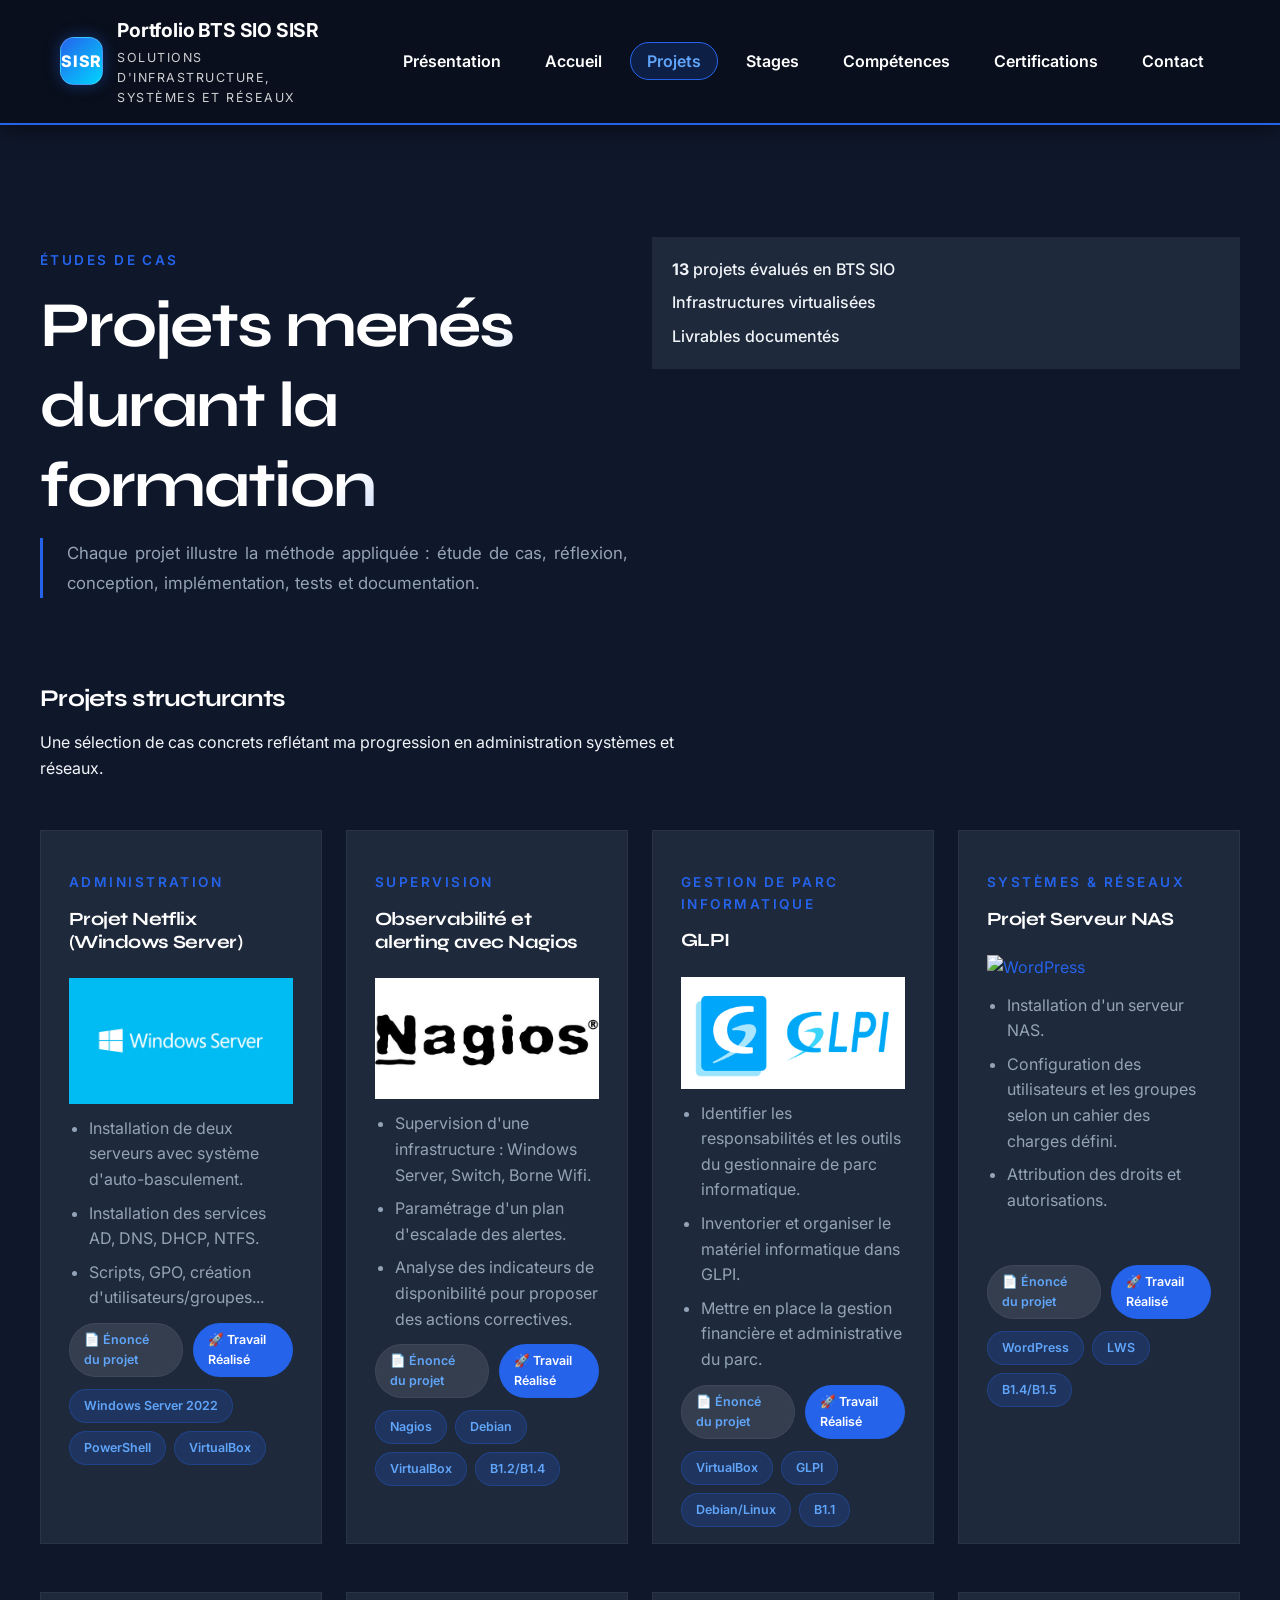
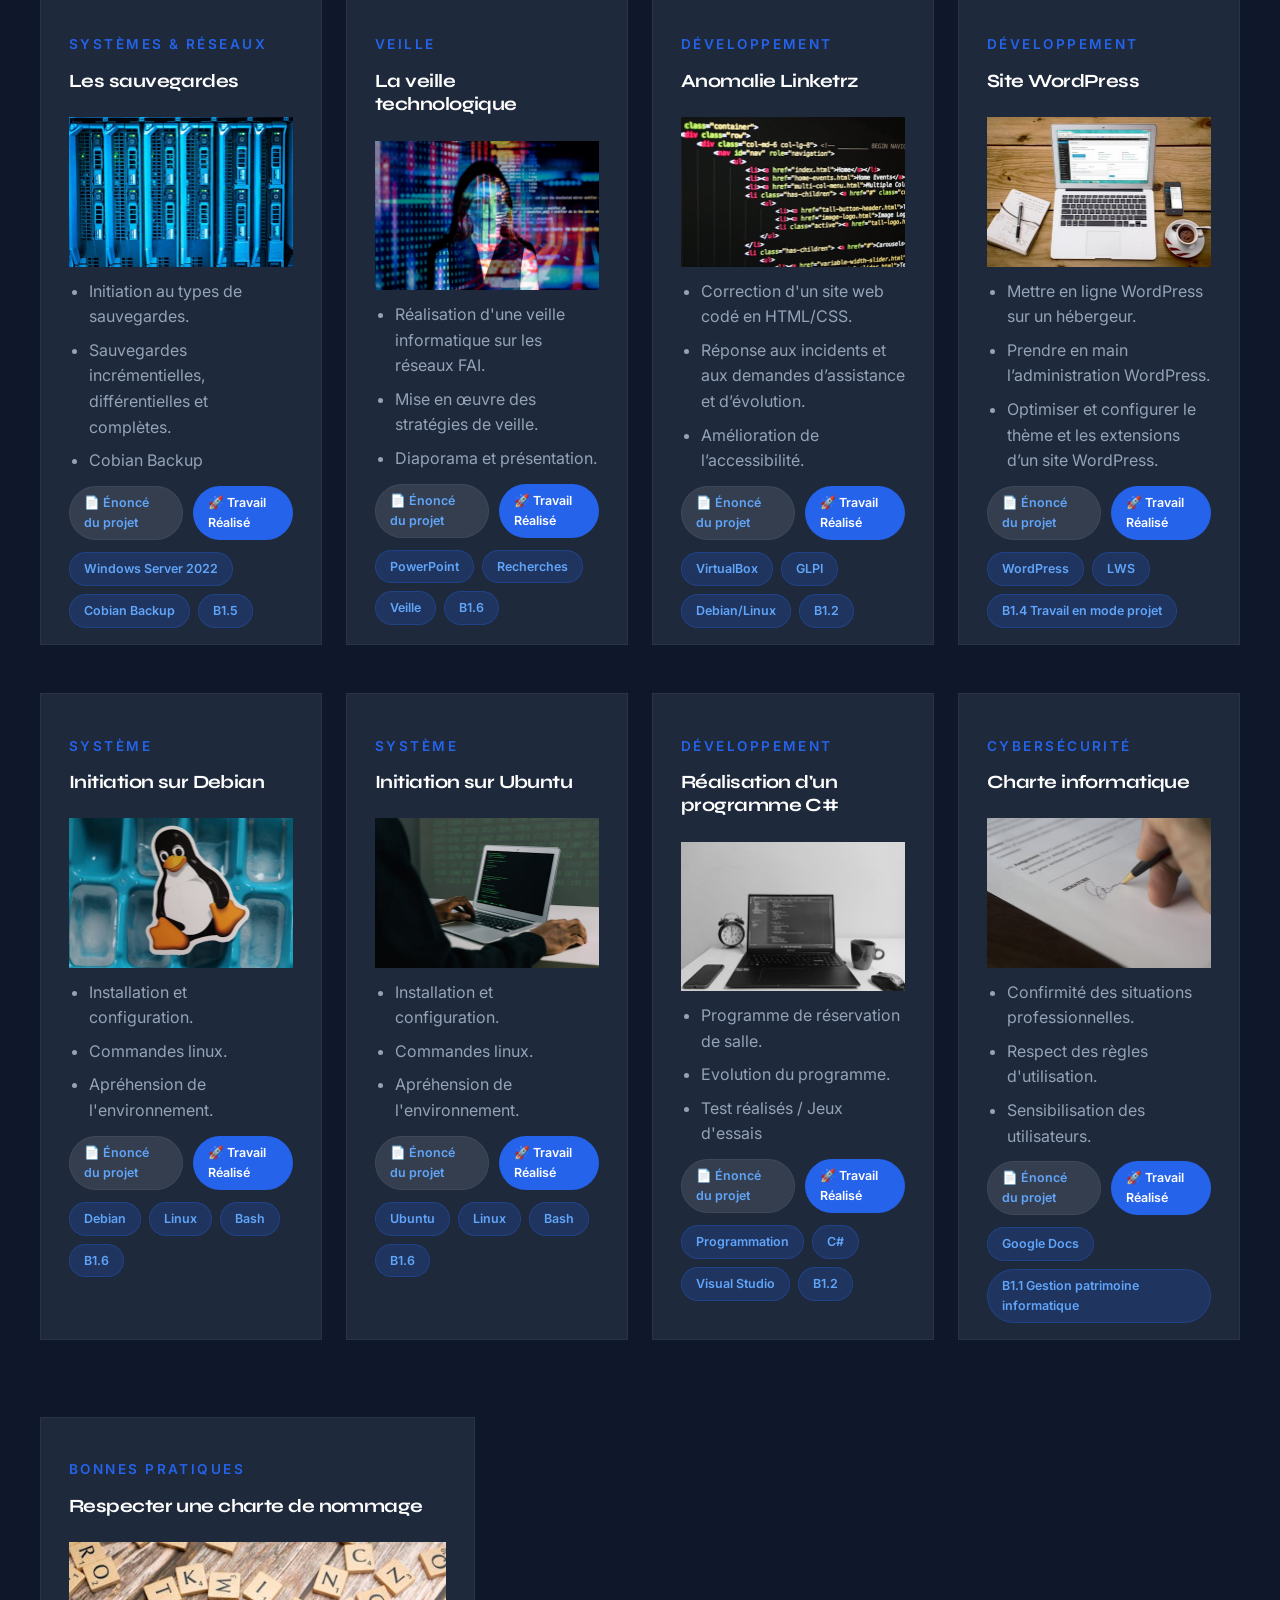
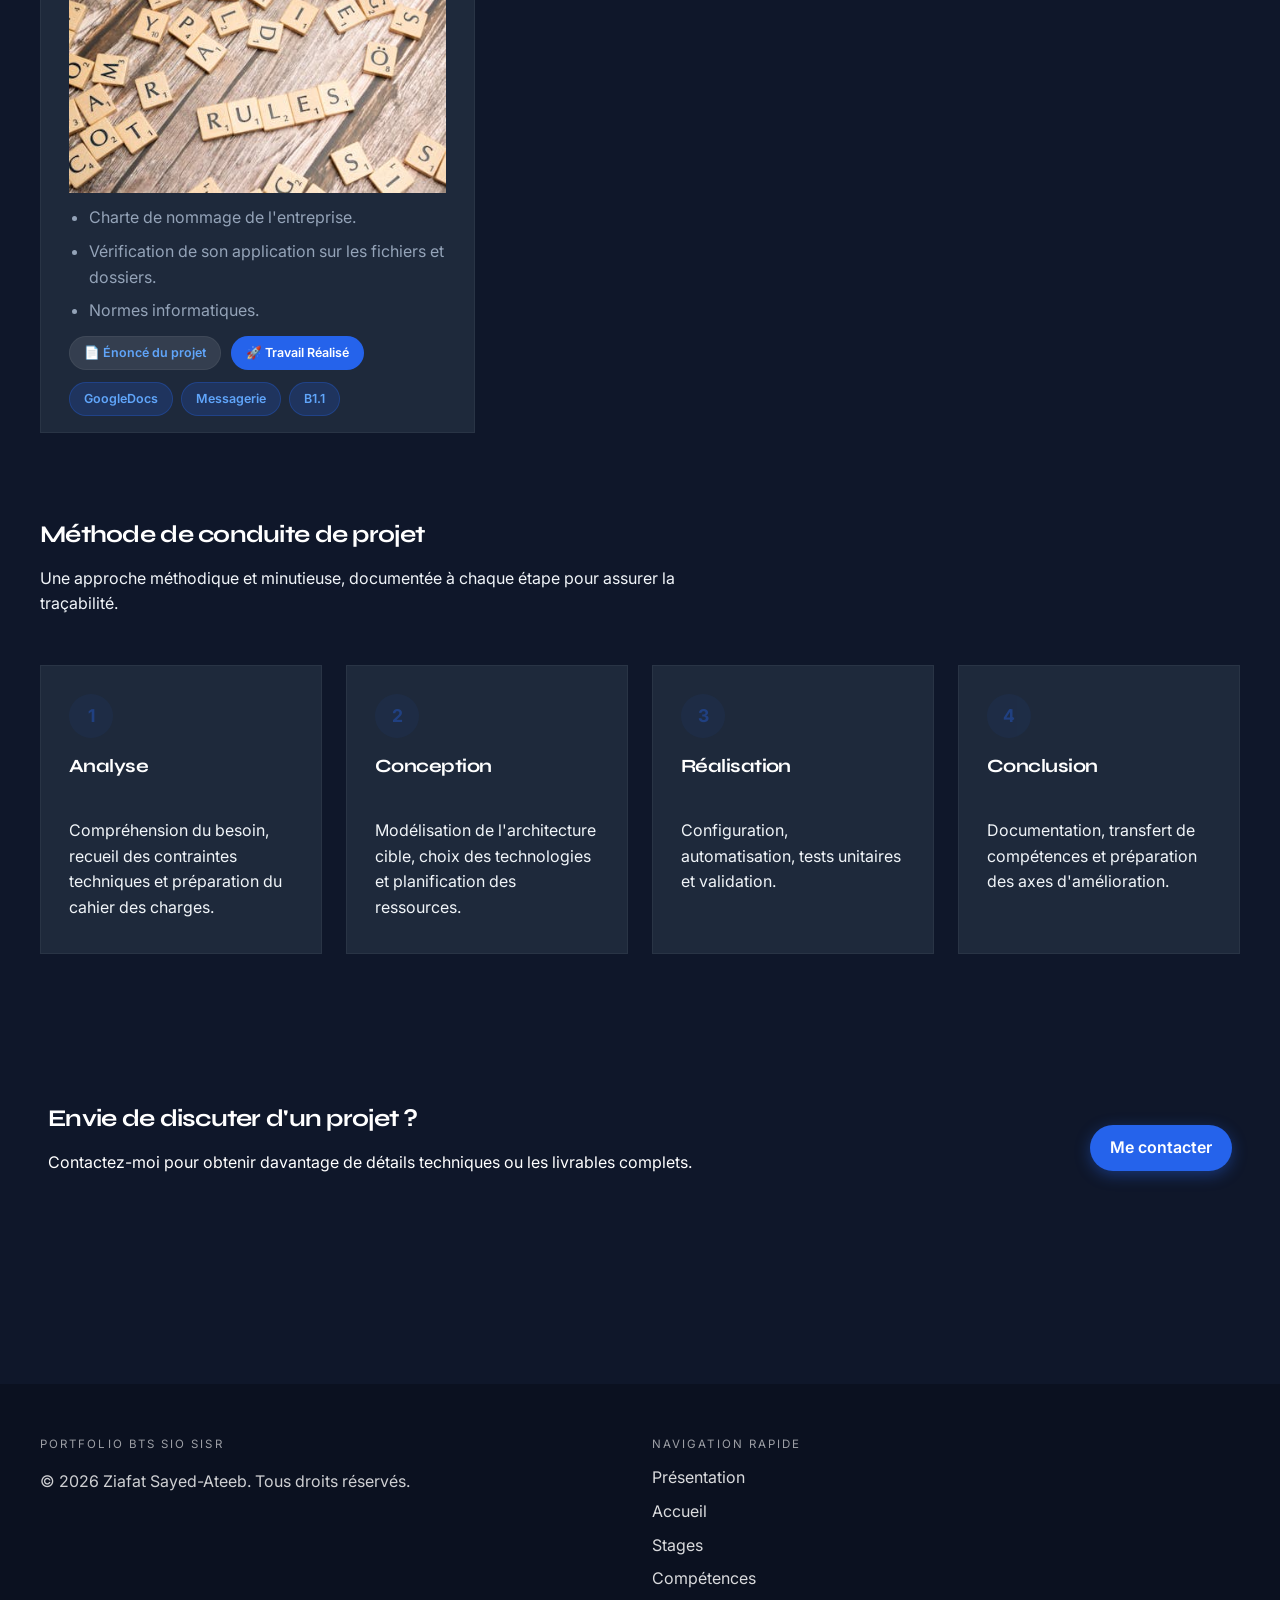
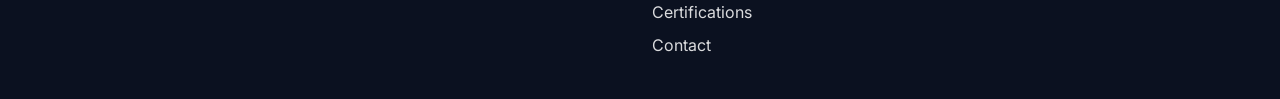
==== projets.html @ 31c3e9d4 "Add files via upload" ====
<!DOCTYPE html>
<html lang="fr">
<head>
  <meta charset="UTF-8">
  <meta name="viewport" content="width=device-width, initial-scale=1.0">
  <title>Portfolio BTS SIO SISR — Projets</title>
  <link href="https://fonts.googleapis.com/css2?family=Montserrat:wght@700;800&family=Syne:wght@700;800&family=Inter:wght@400;500;600&display=swap" rel="stylesheet">
  <link rel="stylesheet" href="style.css">
</head>
<body class="page page-projets">
  <a href="#contenu" class="skip-link">Aller au contenu principal</a>
  <header class="site-header" role="banner">
    <div class="container">
      <a class="brand" href="index.html">
        <span class="brand-mark" aria-hidden="true">SISR</span>
        <span class="brand-text">
          <span class="brand-title">Portfolio BTS&nbsp;SIO&nbsp;SISR</span>
          <span class="brand-subtitle">Solutions d'Infrastructure, Systèmes et Réseaux</span>
        </span>
      </a>
      <input type="checkbox" id="nav-toggle" class="nav-toggle" aria-label="Ouvrir la navigation">
      <label for="nav-toggle" class="nav-toggle-label" aria-hidden="true">
        <span></span>
      </label>
      <nav class="site-nav" aria-label="Navigation principale">
        <ul class="nav-list">
		  <li><a href="presentation.html">Présentation</a></li>
          <li><a href="index.html">Accueil</a></li>
          <li><a class="is-active" href="projets.html">Projets</a></li>
          <li><a href="stage.html">Stages</a></li>
          <li><a href="competences.html">Compétences</a></li>
          <li><a href="lab.html">Certifications</a></li>
          <li><a href="contact.html">Contact</a></li>
        </ul>
      </nav>
    </div>
  </header>
  <main id="contenu" class="site-main">
    <section class="page-header">
      <div class="container header-grid">
        <div>
          <p class="eyebrow">Études de cas</p>
          <h1>Projets menés durant la formation</h1>
          <p class="lead">Chaque projet illustre la méthode appliquée : étude de cas, réflexion, conception, implémentation, tests et documentation.</p>
        </div>
        <ul class="highlight-list">
          <li><strong>13</strong> projets évalués en BTS SIO</li>
          <li>Infrastructures virtualisées</li>
          <li>Livrables documentés</li>
        </ul>
      </div>
    </section>

    <section class="content-section">
      <div class="container section-stack">
        <header class="section-header">
          <h2>Projets structurants</h2>
          <p>Une sélection de cas concrets reflétant ma progression en administration systèmes et réseaux.</p>
        </header>

        <div class="project-grid">
            <article class="project-card">
            <header>
              <p class="eyebrow">Administration</p>
              <h3>Projet Netflix (Windows Server)</h3>
            </header>

            <div class="project-image-container">
              <a href="documents/CompteRendu_Netflix.pdf" target="_blank" title="Voir le rapport complet">
                <img src="images/Winserver.jpg" alt="Windows Server Netflix" class="project-image">
              </a>
            </div>

            <ul class="project-points">
              <li>Installation de deux serveurs avec système d'auto-basculement.</li>
              <li>Installation des services AD, DNS, DHCP, NTFS.</li>
              <li>Scripts, GPO, création d'utilisateurs/groupes...</li>
            </ul>

            <div class="project-actions" style="margin-top: 15px; display: flex; gap: 10px;">
              <a href="documents/Projet-2-Windows-Server.docx.pdf" target="_blank" class="badge" style="background: rgba(255,255,255,0.1); border: 1px solid var(--color-border); cursor: pointer; text-decoration: none;">
                📄 Énoncé du projet
              </a>
              <a href="documents/CompteRendu_Netflix.pdf" target="_blank" class="badge" style="background: var(--color-primary); color: white; cursor: pointer; text-decoration: none;">
                🚀 Travail Réalisé
              </a>
            </div>

            <footer class="project-meta">
              <span class="badge">Windows Server 2022</span>
              <span class="badge">PowerShell</span>
              <span class="badge">VirtualBox</span>
            </footer>
          </article>



          <article class="project-card" >
            <header>
              <p class="eyebrow">Supervision</p>
              <h3>Observabilité et alerting avec Nagios</h3>
            </header>
  
            <div class="project-image-container">
              <a href="documents/ProjetSupervision/CompteRendu_Supervision.pdf" target="_blank" title="Voir le rapport complet">
                <img src="images/Nagios-Logo1.jpg" alt="Nagios" class="project-image">
              </a>
            </div>

            <ul class="project-points">
              <li>Supervision d'une infrastructure : Windows Server, Switch, Borne Wifi.</li>
              <li>Paramétrage d'un plan d'escalade des alertes.</li>
              <li>Analyse des indicateurs de disponibilité pour proposer des actions correctives.</li>
            </ul>

            <div class="project-actions" style="margin-top: 15px; display: flex; gap: 10px;">
              <a href="documents/ProjetSupervision/Projet-3-Supervision.pdf" target="_blank" class="badge" style="background: rgba(255,255,255,0.1); border: 1px solid var(--color-border); cursor: pointer; text-decoration: none;">
                📄 Énoncé du projet
              </a>
              <a href="documents/ProjetSupervision/CompteRendu_Supervision.pdf" target="_blank" class="badge" style="background: var(--color-primary); color: white; cursor: pointer; text-decoration: none;">
                🚀 Travail Réalisé
              </a>
            </div>

            <footer class="project-meta">
              <span class="badge">Nagios</span>
              <span class="badge">Debian</span>
              <span class="badge">VirtualBox</span>
              <span class="badge">B1.2/B1.4</span>
            </footer>
          </article>

          <article class="project-card">
            <header>
              <p class="eyebrow">Gestion de parc informatique</p>
              <h3>GLPI</h3>
            </header>

            <div class="project-image-container">
              <a href="documents/ProjetGlpi/TP - GLPI-cr.pdf" target="_blank" title="Voir le rapport complet">
                <img src="images/GLPI3.png" alt="GLPI" class="project-image">
              </a>
            </div>
          
            <ul class="project-points">
              <li>Identifier les responsabilités et les outils du gestionnaire de parc informatique.</li>
              <li>Inventorier et organiser le matériel informatique dans GLPI.</li>
              <li>Mettre en place la gestion financière et administrative du parc.</li>
            </ul>

            <div class="project-actions" style="margin-top: 15px; display: flex; gap: 10px;">
              <a href="documents/ProjetGlpi/TP - GLPI-enonce.pdf" target="_blank" class="badge" style="background: rgba(255,255,255,0.1); border: 1px solid var(--color-border); cursor: pointer; text-decoration: none;">
                📄 Énoncé du projet
              </a>
              <a href="documents/ProjetGlpi/TP - GLPI-cr.pdf" target="_blank" class="badge" style="background: var(--color-primary); color: white; cursor: pointer; text-decoration: none;">
                🚀 Travail Réalisé
              </a>
            </div>

            <footer class="project-meta">
              <span class="badge">VirtualBox</span>
              <span class="badge">GLPI</span>
              <span class="badge">Debian/Linux</span>
              <span class="badge">B1.1</span>
            </footer>
          </article>
          
          <article class="project-card">
            <header>
              <p class="eyebrow">Systèmes & Réseaux</p>
              <h3>Projet Serveur NAS</h3>
            </header>

            <div class="project-image-container">
              <a href="documents/ProjetNAS/ProjetNAS-compterendu.pdf" target="_blank" title="Voir le rapport complet">
                <img src="images/srvNas.jpg " alt="WordPress" class="project-image">
              </a>
            </div>
    
            <ul class="project-points">
              <li>Installation d'un serveur NAS.</li>
              <li>Configuration des utilisateurs et les groupes selon un cahier des charges défini.</li>
              <li>Attribution des droits et autorisations.</li>
              <p>      </p>
            </ul>

            <div class="project-actions" style="margin-top: 15px; display: flex; gap: 10px;">
              <a href="documents/ProjetNAS/Projet1-Serveur-NAS-enonce.pdf" target="_blank" class="badge" style="background: rgba(255,255,255,0.1); border: 1px solid var(--color-border); cursor: pointer; text-decoration: none;">
                📄 Énoncé du projet
              </a>
              <a href="documents/ProjetNAS/ProjetNAS-compterendu.pdf" target="_blank" class="badge" style="background: var(--color-primary); color: white; cursor: pointer; text-decoration: none;">
                🚀 Travail Réalisé
              </a>
            </div>

            <footer class="project-meta">
              <span class="badge">WordPress</span>
              <span class="badge">LWS</span>
              <span class="badge">B1.4/B1.5</span>
            </footer>
          </article>
        </div>
      </div>
    </section>

    <section class="content-section">
      <section class="content-section no-pad-top">
        <div class="container section-stack">

          <div class="project-grid">
              <article class="project-card">
              <header>
                <p class="eyebrow">Systèmes & Réseaux</p>
                <h3>Les sauvegardes</h3>
              </header>

              <div class="project-image-container">
                <a href="documents/lesSauvegardes/Projet-Sauvegardes-cr.pdf" target="_blank" title="Voir le rapport complet">
                  <img src="images/sauvegardes.jpg" alt="Windows Server Netflix" class="project-image">
                </a>
              </div>

              <ul class="project-points">
                <li>Initiation au types de sauvegardes.</li>
                <li>Sauvegardes incrémentielles, différentielles et complètes.</li>
                <li>Cobian Backup</li>
              </ul>

              <div class="project-actions" style="margin-top: 15px; display: flex; gap: 10px;">
                <a href="documents/lesSauvegardes/Projet-Sauvegardes.pdf" target="_blank" class="badge" style="background: rgba(255,255,255,0.1); border: 1px solid var(--color-border); cursor: pointer; text-decoration: none;">
                  📄 Énoncé du projet
                </a>
                <a href="documents/lesSauvegardes/Projet-Sauvegardes-cr.pdf" target="_blank" class="badge" style="background: var(--color-primary); color: white; cursor: pointer; text-decoration: none;">
                  🚀 Travail Réalisé
                </a>
              </div>

              <footer class="project-meta">
                <span class="badge">Windows Server 2022</span>
                <span class="badge">Cobian Backup</span>
                <span class="badge">B1.5</span>
              </footer>
            </article>



            <article class="project-card" >
              <header>
                <p class="eyebrow">Veille</p>
                <h3>La veille technologique</h3>
              </header>
    
              <div class="project-image-container">
                <a href="documents/VeilleTechnologique/Oral_resauxFAI.pptx" target="_blank" title="Voir le rapport complet">
                  <img src="images/veille.jpg" alt="Nagios" class="project-image">
                </a>
              </div>

              <ul class="project-points">
                <li>Réalisation d'une veille informatique sur les réseaux FAI.</li>
                <li>Mise en œuvre des stratégies de veille.</li>
                <li>Diaporama et présentation.</li>
              </ul>

              <div class="project-actions" style="margin-top: 15px; display: flex; gap: 10px;">
                <a href="documents/VeilleTechnologique/Enoncé-VeilleTech.pdf" target="_blank" class="badge" style="background: rgba(255,255,255,0.1); border: 1px solid var(--color-border); cursor: pointer; text-decoration: none;">
                  📄 Énoncé du projet
                </a>
                <a href="documents/VeilleTechnologique/Oral_resauxFAI.pptx" target="_blank" class="badge" style="background: var(--color-primary); color: white; cursor: pointer; text-decoration: none;">
                  🚀 Travail Réalisé
                </a>
              </div>

              <footer class="project-meta">
                <span class="badge">PowerPoint</span>
                <span class="badge">Recherches</span>
                <span class="badge">Veille</span>
                <span class="badge">B1.6</span>
              </footer>
            </article>

            <article class="project-card">
              <header>
                <p class="eyebrow">Développement</p>
                <h3>Anomalie Linketrz</h3>
              </header>

              <div class="project-image-container">
                <a href="documents/AnomalieLinkretz/Anomalie_cr.pdf" target="_blank" title="Voir le rapport complet">
                  <img src="images/linketrz.jpg" alt="GLPI" class="project-image">
                </a>
              </div>
            
              <ul class="project-points">
                <li>Correction d'un site web codé en HTML/CSS.</li>
                <li>Réponse aux incidents et aux demandes d’assistance et d’évolution.</li>
                <li>Amélioration de l’accessibilité.</li>
              </ul>

              <div class="project-actions" style="margin-top: 15px; display: flex; gap: 10px;">
                <a href="documents/AnomalieLinkretz/SISR_appliWeb_statique_anomalies.pdf" target="_blank" class="badge" style="background: rgba(255,255,255,0.1); border: 1px solid var(--color-border); cursor: pointer; text-decoration: none;">
                  📄 Énoncé du projet
                </a>
                <a href="documents/AnomalieLinkretz/Anomalie_cr.pdf" target="_blank" class="badge" style="background: var(--color-primary); color: white; cursor: pointer; text-decoration: none;">
                  🚀 Travail Réalisé
                </a>
              </div>

              <footer class="project-meta">
                <span class="badge">VirtualBox</span>
                <span class="badge">GLPI</span>
                <span class="badge">Debian/Linux</span>
                <span class="badge">B1.2</span>
              </footer>
            </article>
            
            <article class="project-card">
              <header>
                <p class="eyebrow">Développement</p>
                <h3>Site WordPress</h3>
              </header>

              <div class="project-image-container">
                <a href="documents/#" target="_blank" title="Voir le rapport complet">
                  <img src="images/WORDpress.jpg" alt="WordPress" class="project-image">
                </a>
              </div>
      
              <ul class="project-points">
                <li>Mettre en ligne WordPress sur un hébergeur.</li>
                <li>Prendre en main l’administration WordPress.</li>
                <li>Optimiser et configurer le thème et les extensions d’un site WordPress.</li>
              </ul>

              <div class="project-actions" style="margin-top: 15px; display: flex; gap: 10px;">
                <a href="documents/Bobocal_wordpress/Site_Bococal_WordPress-enonce.pdf" target="_blank" class="badge" style="background: rgba(255,255,255,0.1); border: 1px solid var(--color-border); cursor: pointer; text-decoration: none;">
                  📄 Énoncé du projet
                </a>
                <a href="documents/#" target="_blank" class="badge" style="background: var(--color-primary); color: white; cursor: pointer; text-decoration: none;">
                  🚀 Travail Réalisé
                </a>
              </div>

              <footer class="project-meta">
                <span class="badge">WordPress</span>
                <span class="badge">LWS</span>
                <span class="badge">B1.4 Travail en mode projet</span>
              </footer>
            </article>
          </div>
        </div>
      </section>



      <section class="content-section">
      <section class="content-section no-pad-top">
        <div class="container section-stack">

          <div class="project-grid">
              <article class="project-card">
              <header>
                <p class="eyebrow">Système</p>
                <h3>Initiation sur Debian</h3>
              </header>

              <div class="project-image-container">
                <a href="documents/InitiationDebian/#" target="_blank" title="Voir le rapport complet">
                  <img src="images/linux.jpg" alt="Windows Server Netflix" class="project-image">
                </a>
              </div>

              <ul class="project-points">
                <li>Installation et configuration.</li>
                <li>Commandes linux.</li>
                <li>Apréhension de l'environnement.</li>
              </ul>

              <div class="project-actions" style="margin-top: 15px; display: flex; gap: 10px;">
                <a href="documents/InitiationDebian/TP_Virtualisation_Linux.pdf" target="_blank" class="badge" style="background: rgba(255,255,255,0.1); border: 1px solid var(--color-border); cursor: pointer; text-decoration: none;">
                  📄 Énoncé du projet
                </a>
                <a href="documents/#" target="_blank" class="badge" style="background: var(--color-primary); color: white; cursor: pointer; text-decoration: none;">
                  🚀 Travail Réalisé
                </a>
              </div>

              <footer class="project-meta">
                <span class="badge">Debian</span>
                <span class="badge">Linux</span>
                <span class="badge">Bash</span>
                <span class="badge">B1.6</span>
              </footer>
            </article>



            <article class="project-card" >
              <header>
                <p class="eyebrow">Système</p>
                <h3>Initiation sur Ubuntu</h3>
              </header>
    
              <div class="project-image-container">
                <a href="documents/#" target="_blank" title="Voir le rapport complet">
                  <img src="images/debian.jpg" alt="Nagios" class="project-image">
                </a>
              </div>

              <ul class="project-points">
                <li>Installation et configuration.</li>
                <li>Commandes linux.</li>
                <li>Apréhension de l'environnement.</li>
              </ul>

              <div class="project-actions" style="margin-top: 15px; display: flex; gap: 10px;">
                <a href="documents/InitiationUbuntu/TP_Virtualisation_Linux.pdf" target="_blank" class="badge" style="background: rgba(255,255,255,0.1); border: 1px solid var(--color-border); cursor: pointer; text-decoration: none;">
                  📄 Énoncé du projet
                </a>
                <a href="documents/#" target="_blank" class="badge" style="background: var(--color-primary); color: white; cursor: pointer; text-decoration: none;">
                  🚀 Travail Réalisé
                </a>
              </div>

              <footer class="project-meta">
                <span class="badge">Ubuntu</span>
                <span class="badge">Linux</span>
                <span class="badge">Bash</span>
                <span class="badge">B1.6</span>
              </footer>
            </article>

            <article class="project-card">
              <header>
                <p class="eyebrow">Développement</p>
                <h3>Réalisation d'un programme C#</h3>
              </header>

              <div class="project-image-container">
                <a href="documents/TP_LocationSalle/TPlocationSalle-cr.pdf" target="_blank" title="Voir le rapport complet">
                  <img src="images/csharp.jpg" alt="GLPI" class="project-image">
                </a>
              </div>
            
              <ul class="project-points">
                <li>Programme de réservation de salle.</li>
                <li>Evolution du programme.</li>
                <li>Test réalisés / Jeux d'essais</li>
              </ul>

              <div class="project-actions" style="margin-top: 15px; display: flex; gap: 10px;">
                <a href="documents/TP_LocationSalle/locationSalle_enonce.pdf" target="_blank" class="badge" style="background: rgba(255,255,255,0.1); border: 1px solid var(--color-border); cursor: pointer; text-decoration: none;">
                  📄 Énoncé du projet
                </a>
                <a href="documents/TP_LocationSalle/TPlocationSalle-cr.pdf" target="_blank" class="badge" style="background: var(--color-primary); color: white; cursor: pointer; text-decoration: none;">
                  🚀 Travail Réalisé
                </a>
              </div>

              <footer class="project-meta">
                <span class="badge">Programmation</span>
                <span class="badge">C#</span>
                <span class="badge">Visual Studio</span>
                <span class="badge">B1.2</span>
              </footer>
            </article>
            
            <article class="project-card">
              <header>
                <p class="eyebrow">Cybersécurité</p>
                <h3>Charte informatique</h3>
              </header>

              <div class="project-image-container">
                <a href="documents/CharteIT/bonnes_pratiques_charteIT_TP_cr.pdf" target="_blank" title="Voir le rapport complet">
                  <img src="images/charteIT.jpg" alt="WordPress" class="project-image">
                </a>
              </div>
      
              <ul class="project-points">
                <li>Confirmité des situations professionnelles.</li>
                <li>Respect des règles d'utilisation.</li>
                <li>Sensibilisation des utilisateurs.</li>
              </ul>

              <div class="project-actions" style="margin-top: 15px; display: flex; gap: 10px;">
                <a href="documents/CharteIT/enonce-CharteIT.pdf" target="_blank" class="badge" style="background: rgba(255,255,255,0.1); border: 1px solid var(--color-border); cursor: pointer; text-decoration: none;">
                  📄 Énoncé du projet
                </a>
                <a href="documents/CharteIT/bonnes_pratiques_charteIT_TP_cr.pdf" target="_blank" class="badge" style="background: var(--color-primary); color: white; cursor: pointer; text-decoration: none;">
                  🚀 Travail Réalisé
                </a>
              </div>

              <footer class="project-meta">
                <span class="badge">Google Docs</span>
                <span class="badge">B1.1 Gestion patrimoine informatique</span>
              </footer>
            </article>
            
          </div>
        </div>
      </section>
    </section>

    <section class="content-section projet-supplementaire">
        <div class="container section-stack">
          <div class="project-grid">
            <article class="project-card">
              <header>
                <p class="eyebrow">Bonnes Pratiques</p>
                <h3>Respecter une charte de nommage</h3>
              </header>

              <div class="project-image-container">
                <a href="documents/Charte_Nommage/TP_Lavanya-charteNommage.pdf" target="_blank" title="Voir le rapport complet">
                  <img src="images/charte.jpg" alt="Description de l'image" class="project-image">
                </a>
              </div>

              <ul class="project-points">
                <li>Charte de nommage de l'entreprise.</li>
                <li>Vérification de son application sur les fichiers et dossiers.</li>
                <li>Normes informatiques.</li>
              </ul>

              <div class="project-actions" style="margin-top: 15px; display: flex; gap: 10px;">
                <a href="documents/Charte_Nommage/Enonce-charte-nommage.pdf" target="_blank" class="badge" style="background: rgba(255,255,255,0.1); border: 1px solid var(--color-border); cursor: pointer; text-decoration: none;">
                  📄 Énoncé du projet
                </a>
                <a href="documents/Charte_Nommage/TP_Lavanya-charteNommage.pdf" target="_blank" class="badge" style="background: var(--color-primary); color: white; cursor: pointer; text-decoration: none;">
                  🚀 Travail Réalisé
                </a>
              </div>

              <footer class="project-meta">
                <span class="badge">GoogleDocs</span>
                <span class="badge">Messagerie</span>
                <span class="badge">B1.1</span>
              </footer>
            </article>
          </div>
        </div>
    </section>
  </section>




    <section class="content-section alt">
      <div class="container section-stack">
        <header class="section-header">
          <h2>Méthode de conduite de projet</h2>
          <p>Une approche méthodique et minutieuse, documentée à chaque étape pour assurer la traçabilité.</p>
        </header>
        <div class="process-grid">
          <article class="step">
            <span class="step-index">1</span>
            <h3>Analyse</h3>
            <p>Compréhension du besoin, recueil des contraintes techniques et préparation du cahier des charges.</p>
          </article>
          <article class="step">
            <span class="step-index">2</span>
            <h3>Conception</h3>
            <p>Modélisation de l'architecture cible, choix des technologies et planification des ressources.</p>
          </article>
          <article class="step">
            <span class="step-index">3</span>
            <h3>Réalisation</h3>
            <p>Configuration, automatisation, tests unitaires et validation.</p>
          </article>
          <article class="step">
            <span class="step-index">4</span>
            <h3>Conclusion</h3>
            <p>Documentation, transfert de compétences et préparation des axes d'amélioration.</p>
          </article>
        </div>
      </div>
    </section>

    <section class="cta-section">
      <div class="container cta-panel">
        <div>
          <h2>Envie de discuter d'un projet&nbsp;?</h2>
          <p>Contactez-moi pour obtenir davantage de détails techniques ou les livrables complets.</p>
        </div>
        <a class="btn primary" href="contact.html">Me contacter</a>
      </div>
    </section>
  </main>
  <footer class="site-footer" role="contentinfo">
    <div class="container footer-grid">
      <div>
        <p class="footer-title">Portfolio BTS&nbsp;SIO&nbsp;SISR</p>
        <p>&copy; 2026 Ziafat Sayed-Ateeb. Tous droits réservés.</p>
      </div>
      <div>
        <p class="footer-title">Navigation rapide</p>
        <ul class="footer-links">
          <li><a href="presentation.html">Présentation</a></li>
          <li><a href="index.html">Accueil</a></li>
          <li><a href="stage.html">Stages</a></li>
          <li><a href="competences.html">Compétences</a></li>
          <li><a href="lab.html">Certifications</a></li>
          <li><a href="contact.html">Contact</a></li>
        </ul>
      </div>
    </div>
  </footer>
</body>
</html>
---- style.css ----
:root {
  /* --- Polices --- */
  /* Syne : percutante pour les titres / Inter : pro pour le texte */
  --font-titles: "Syne", sans-serif;
  --font-sans: "Inter", "Segoe UI", Tahoma, sans-serif;

  /* --- Couleurs & Contrastes --- */
  --color-bg: #0f172a;  	/* Fond de page bleu nuit très sombre */         
  --color-surface: #1e293b;      /* Fond des cartes/sections */
  --color-text: #f1f5f9;         /* Texte presque blanc pour la lisibilité */
  --color-text-muted: #94a3b8;   /* Texte secondaire gris bleu */
  --color-secondary: #ffffff;    /* Titres en blanc pur */
  --color-primary: #2563eb;      /* Bleu électrique */
  --color-accent: #00d4ff;       /* Cyan pour les mots importants */
  --color-border: rgba(255, 255, 255, 0.05);

  /* --- Typographie avancée --- */
  --h1-size: clamp(2.5rem, 8vw, 4rem);
  --h2-size: clamp(2rem, 5vw, 2.5rem);
  --lh-titles: 1.1;
  --ls-titles: -0.03em; /* Resserre les lettres pour plus d'impact */
}

h1, h2, h3 {
  font-family: var(--font-titles);
  font-weight: 800;
  line-height: var(--lh-titles);
  letter-spacing: var(--ls-titles);
  color: var(--color-secondary);
  margin-bottom: 1rem;
}

/* Effet dégradé sur le H1 pour un look futuriste */
h1 {
  font-size: var(--h1-size);
  background: linear-gradient(135deg, #fff 60%, var(--color-primary));
  -webkit-background-clip: text;
  -webkit-text-fill-color: transparent;
}

/* Ton paragraphe d'intro (classe .lead) */
.lead {
  font-family: var(--font-sans);
  font-size: 1.2rem;
  line-height: 1.8;
  color: var(--color-text-muted);
  max-width: 800px;
  border-left: 3px solid var(--color-primary);
  padding-left: 24px;
  margin-block: 2rem;
  
  /* Ajoute cette ligne pour aligner le texte des deux côtés */
  text-align: justify; 
}

/* Pour mettre en valeur les mots importants dans ton intro */
.lead strong {
  color: var(--color-accent);
  font-weight: 600;
}


* {
  box-sizing: border-box;
}

body {
  margin: 0;
  font-family: var(--font-sans);
  background: var(--color-bg);
  color: var(--color-text);
  line-height: 1.6;
  -webkit-font-smoothing: antialiased;
  display: flex;
  min-height: 100vh;
  flex-direction: column;
}

a {
  color: var(--color-primary);
  text-decoration: none;
}

a:hover,
a:focus {
  text-decoration: underline;
}

img {
  max-width: 100%;
  display: block;
}

.skip-link {
  position: absolute;
  left: -9999px;
  top: 16px;
  padding: 12px 18px;
  background: var(--color-primary);
  color: #fff;
  border-radius: var(--radius-sm);
  z-index: 999;
}

.skip-link:focus {
  left: 16px;
}

.container {
  width: min(var(--max-width), 90vw); /* On réduit un peu à 90% pour laisser plus de place */
  margin: 0 auto;
  padding-left: clamp(20px, 5vw, 40px);  /* Force un espace à gauche qui s'adapte à l'écran */
  padding-right: clamp(20px, 5vw, 40px); /* Force un espace à droite */
}
.site-header {
  position: sticky;
  top: 0;
  z-index: 100;
  /* Fond sombre profond avec une légère transparence pour l'effet moderne */
  background: rgba(10, 15, 28, 0.95); 
  color: #fff;
  backdrop-filter: blur(12px);
  /* Bordure fine bleue pour souligner le header */
  border-bottom: 2px solid #2563eb; 
  box-shadow: 0 4px 20px rgba(0, 0, 0, 0.5);
}

.site-header .container {
  display: flex;
  align-items: center;
  justify-content: space-between;
  gap: 32px;
  max-width: 100%; /* Permet au contenu de respirer */
  padding: 15px 60px; /* 15px haut/bas, 60px gauche/droite pour décaler le logo */
  margin: 0; /* On retire le auto pour que ça ne se centre pas de force */
}

.brand {
  display: inline-flex;
  align-items: center;
  gap: 14px;
  color: inherit;
}

.brand-mark {
  display: grid;
  place-items: center;
  width: 48px;
  height: 48px;
  border-radius: 14px;
  /* Couleurs plus vives : Bleu électrique vers Cyan */
  background: linear-gradient(135deg, #2563eb, #00d4ff); 
  color: #ffffff;
  font-weight: 800;
  letter-spacing: 0.05em;
  /* Lueur autour du logo */
  box-shadow: 0 0 15px rgba(37, 99, 235, 0.4); 
  border: 1px solid rgba(255, 255, 255, 0.2);
}

.brand:hover .brand-mark {
  box-shadow: 0 0 20px rgba(37, 99, 235, 0.8);
  transform: scale(1.05);
  transition: all 0.3s ease;
}

.brand-text {
  display: flex;
  flex-direction: column;
  gap: 2px;
}

.brand-title {
  font-size: 1.2rem;
  font-weight: 700;
  letter-spacing: -0.01em;
}

.brand-subtitle {
  font-size: 0.78rem;
  text-transform: uppercase;
  letter-spacing: 0.12em;
  opacity: 0.8;
}

.nav-toggle {
  display: none;
}

.nav-toggle-label {
  display: none;
}

.site-nav {
  display: flex;
}

.nav-list {
  list-style: none;
  display: flex;
  gap: 12px;
  margin: 0;
  padding: 0;
}

.nav-list a {
  color: #fff;
  font-weight: 600;
  padding: 8px 16px;
  border-radius: 999px;
  transition: background 0.2s ease, transform 0.2s ease;
}

.nav-list a:hover,
.nav-list a:focus {
  background: rgba(255, 255, 255, 0.12);
  transform: translateY(-1px);
}

.nav-list a.is-active {
  background: rgba(37, 99, 235, 0.2); /* Fond bleu très léger */
  color: #60a5fa;                     /* Texte bleu clair "électrique" */
  border: 1px solid #2563eb;          /* Bordure bleue fine */
}

.site-main {
  flex: 1;
  padding-block: clamp(48px, 8vw, 80px);
}

.page-header {
  padding-block: clamp(16px, 4vw, 32px);
}

.header-grid {
  display: grid;
  gap: 24px;
  align-items: start;
  grid-template-columns: repeat(auto-fit, minmax(260px, 1fr));
}

.eyebrow {
  font-size: 0.85rem;
  text-transform: uppercase;
  letter-spacing: 0.18em;
  color: var(--color-primary);
  font-weight: 600;
}

h1,
h2,
h3,
h4 {
  margin: 0 0 12px;
  line-height: 1.25;
  font-weight: 700;
  color: var(--color-secondary);
}

.lead {
  margin: 0 0 16px;
  color: var(--color-text-muted);
  font-size: 1.05rem;
}

.highlight-list {
  list-style: none;
  margin: 0;
  padding: 20px;
  display: grid;
  gap: 8px;
  background: var(--color-surface);
  border-radius: var(--radius-md);
  box-shadow: var(--shadow-soft);
}

.highlight-list li {
  font-weight: 500;
}

.content-section {
  padding-block: clamp(24px, 3vw, 40px);
}


.content-section.alt {
  background: var(--color-surface-alt);
}

.section-stack {
  display: flex;
  flex-direction: column;
  gap: 32px;
}

.section-header {
  max-width: 640px;
}

/* 1. Base du conteneur (Mobile d'abord) */
.card-grid {
  display: grid;
  gap: 30px;
  grid-template-columns: 1fr;
  max-width: 1000px;
  margin: 0 auto;
  padding: 20px;
}

/* --- 2. Style de la carte (Équilibre bord droit) --- */
.card {
  background: var(--color-surface);
  border-radius: var(--radius-md);
  /* On remet 15px de padding à droite pour que l'image ne touche pas physiquement le bord */
  padding: 32px 32px 32px 32px; 
  border: none; 
  box-shadow: 0 4px 20px rgba(0, 0, 0, 0.3);
  position: relative;
  transition: all 0.4s cubic-bezier(0.175, 0.885, 0.32, 1.275);
  z-index: 1;
  overflow: hidden;

  display: flex;
  flex-direction: row; 
  align-items: center; 
  justify-content: space-between; 
  gap: 25px; /* Espace confortable entre le texte et l'image */
}

/* --- 3. L'effet au survol sur la CARTE --- */
.card:hover {
  transform: translateY(-12px) scale(1.02);
  /* Lueur bleue qui remplace la bordure */
  box-shadow: 0 20px 40px rgba(37, 99, 235, 0.2), 
              0 0 25px rgba(37, 99, 235, 0.15);
}

/* --- 4. Gestion des images (Positionnée avec un retrait) --- */
.card-img {
  width: 200px; /* Taille légèrement ajustée pour l'harmonie */
  height: 200px;
  object-fit: contain;
  filter: drop-shadow(0 0 12px rgba(37, 99, 235, 0.5));
  transition: transform 0.4s ease;
  flex-shrink: 0;

  /* On s'assure qu'il n'y a pas de marge négative qui forcerait le contact */
  margin-right: 0; 
}

.card:hover .card-img {
  transform: scale(1.1) rotate(5deg);
}

.step-index {
  font-size: 1.2rem;
  font-weight: 800;
  color: var(--color-primary);
  opacity: 0.4;
  margin-bottom: 5px;
}

/* --- 5. Mise en page Aérée & Décalée (PC) --- */
@media (min-width: 768px) {
  .card-grid {
    display: flex;
    flex-direction: column;
    gap: 110px; /* Grand espacement pour aérer */
    padding-block: 60px;
    max-width: 1100px;
    margin: 0 auto;
  }

  .card {
    width: 62%; 
  }

  .card:nth-child(1),
  .card:nth-child(3) {
    align-self: flex-start;
  }

  .card:nth-child(2) {
    align-self: flex-end;
    margin-top: -50px;
    margin-bottom: -50px;
    /* On ajuste le padding gauche pour compenser la barre bleue */
    padding-left: 28px; 
  }
}

/* --- Ajustements Mobiles --- */
@media (max-width: 640px) {
  .card {
    flex-direction: column; 
    align-items: flex-start;
    padding: 24px; /* On remet un padding normal en mobile */
    gap: 20px;
  }

  .card-img {
    width: 90px;
    height: 90px;
    align-self: flex-end; 
    margin-right: 0;
  }
  
  .card-grid {
    gap: 40px;
    padding: 15px;
  }

  .card:nth-child(2) {
    border-left: 4px solid var(--color-primary);
    border-right: none;
  }
}

.card-link {
  margin-top: auto;
  font-weight: 600;
}

.hero-home {
  padding-block: clamp(56px, 10vw, 96px);
}

.hero-grid {
  display: grid;
  gap: 36px;
  align-items: start;
  grid-template-columns: repeat(auto-fit, minmax(280px, 1fr));
}

.hero-copy {
  display: flex;
  flex-direction: column;
  gap: 16px;
}

.hero-actions {
  display: flex;
  flex-wrap: wrap;
  gap: 12px;
}

.hero-panel {
  background: var(--color-surface);
  border-radius: var(--radius-lg);
  padding: 32px;
  display: flex;
  flex-direction: column;
  gap: 18px;
  box-shadow: var(--shadow-soft);
  border: 1px solid var(--color-border);
}

.key-points {
  list-style: none;
  margin: 0;
  padding: 0;
  display: flex;
  flex-direction: column;
  gap: 18px;
  color: var(--color-text-muted);
}

.stat-list {
  margin: 0;
  padding: 0;
  list-style: none;
  display: grid;
  grid-template-columns: repeat(auto-fit, minmax(160px, 1fr));
  gap: 12px;
}

.stat-list dt {
  font-size: 0.75rem;
  text-transform: uppercase;
  letter-spacing: 0.22em;
  color: var(--color-text-muted);
}

.stat-list dd {
  margin: 4px 0 0;
  font-weight: 600;
}

.badge {
  display: inline-flex;
  align-items: center;
  justify-content: center;
  padding: 6px 14px;
  border-radius: 999px;
  font-size: 0.78rem;
  font-weight: 600;
  background: rgba(37, 99, 235, 0.2); /* Fond bleu transparent */
  color: #60a5fa;                     /* Bleu plus clair pour être bien lisible */
  border: 1px solid rgba(37, 99, 235, 0.3);
}

.timeline {
  display: grid;
  gap: 20px;
  grid-template-columns: repeat(auto-fit, minmax(260px, 1fr));
}

.timeline-item {
  background: var(--color-surface);
  border-radius: var(--radius-md);
  padding: 28px;
  border: 1px solid var(--color-border);
  box-shadow: var(--shadow-soft);
  display: flex;
  flex-direction: column;
  gap: 12px;
}

.timeline-date {
  font-size: 0.85rem;
  color: var(--color-primary);
  font-weight: 600;
}

.cta-section {
  padding-block: clamp(40px, 6vw, 64px);
}

.cta-panel {
  background: linear-gradient(135deg, var(--color-primary), var(--color-primary-dark));
  border-radius: var(--radius-lg);
  padding: clamp(28px, 5vw, 48px);
  display: flex;
  flex-wrap: wrap;
  gap: 24px;
  align-items: center;
  justify-content: space-between;
  color: #fff;
  box-shadow: var(--shadow-soft);
}

.btn {
  display: inline-flex;
  align-items: center;
  justify-content: center;
  border-radius: 999px;
  padding: 10px 20px;
  font-weight: 600;
  transition: transform 0.2s ease, box-shadow 0.2s ease;
  border: none;
  cursor: pointer;
}

.btn.primary {
  background: var(--color-primary); /* Le bleu vif */
  color: #ffffff;                  /* Texte blanc */
  border: none;
  box-shadow: 0 4px 15px rgba(37, 99, 235, 0.4);
}

.btn.primary:hover,
.btn.primary:focus {
  btn.primary:hover {
  background: var(--color-primary-dark);
  transform: translateY(-2px);
}
}

.btn.ghost {
  background: transparent;
  border: 1px solid rgba(255, 255, 255, 0.6);
  color: #fff;
}

.btn.secondary {
  background: rgba(37, 99, 235, 0.12);
  color: var(--color-primary);
  border: 1px solid rgba(37, 99, 235, 0.2);
}

.project-grid,
.feature-grid,
.skill-grid,
.summary-grid,
.lab-grid,
.process-grid {
  display: grid;
  gap: 24px;
  grid-template-columns: repeat(auto-fit, minmax(260px, 1fr));
}

.project-card,
.feature-card,
.skill-card,
.summary-card,
.lab-card,
.step {
  background: var(--color-surface);
  border-radius: var(--radius-md);
  padding: 28px 28px 16px;
  border: 1px solid var(--color-border);
  box-shadow: var(--shadow-soft);
  display: flex;
  flex-direction: column;
  gap: 12px;
}

.project-points,
.feature-points {
  margin: 0;
  padding-left: 20px;
  display: flex;
  flex-direction: column;
  gap: 8px;
  color: var(--color-text-muted);
}

.project-actions {
  margin-top: 0 !important;
  display: flex;
  gap: 10px;
}

.project-meta {
  margin-top: 0;
  display: flex;
  gap: 8px;
  flex-wrap: wrap;
}

.step-index {
  width: 44px;
  height: 44px;
  border-radius: 50%;
  display: grid;
  place-items: center;
  background: rgba(37, 99, 235, 0.15);
  color: var(--color-primary);
  font-weight: 700;
  font-size: 1.1rem;
}

.tool-list {
  margin: 0;
  padding: 0;
  list-style: none;
  display: flex;
  flex-wrap: wrap;
  gap: 12px;
}

.contact-grid {
  display: grid;
  gap: 32px;
  grid-template-columns: repeat(auto-fit, minmax(280px, 1fr));
}

.contact-panel,
.contact-form {
  background: var(--color-surface);
  border-radius: var(--radius-md);
  padding: 32px;
  border: 1px solid var(--color-border);
  box-shadow: var(--shadow-soft);
}

.contact-list {
  list-style: none;
  margin: 0 0 24px;
  padding: 0;
  display: grid;
  gap: 12px;
}

.contact-label {
  font-size: 0.78rem;
  text-transform: uppercase;
  letter-spacing: 0.18em;
  color: var(--color-text-muted);
  display: block;
}

.download-card {
  margin-top: 24px;
  padding: 24px;
  border-radius: var(--radius-md);
  border: 1px dashed rgba(37, 99, 235, 0.3);
  background: rgba(37, 99, 235, 0.06);
  display: flex;
  flex-direction: column;
  gap: 12px;
}

.contact-form {
  display: grid;
  gap: 16px;
}

.contact-form input,
.contact-form textarea {
  border: 1px solid rgba(15, 23, 42, 0.1);
  border-radius: var(--radius-sm);
  padding: 12px 14px;
  font: inherit;
  transition: border 0.2s ease, box-shadow 0.2s ease;
}

.contact-form input:focus,
.contact-form textarea:focus {
  border-color: var(--color-primary);
  box-shadow: 0 0 0 3px rgba(37, 99, 235, 0.2);
  outline: none;
}

.contact-form button {
  justify-self: start;
}

.site-footer {
  padding-block: 40px;
  background: #0b1120;
  color: rgba(255, 255, 255, 0.8);
}

.footer-grid {
  display: grid;
  gap: 24px;
  grid-template-columns: repeat(auto-fit, minmax(220px, 1fr));
}

.footer-title {
  text-transform: uppercase;
  letter-spacing: 0.18em;
  font-size: 0.72rem;
  margin-bottom: 12px;
  color: rgba(255, 255, 255, 0.6);
}

.footer-links {
  list-style: none;
  margin: 0;
  padding: 0;
  display: grid;
  gap: 8px;
}

.footer-links a {
  color: rgba(255, 255, 255, 0.85);
}

@media (max-width: 900px) {
  .site-header .container {
    flex-wrap: wrap;
	display: flex;
    align-items: center;
    justify-content: space-between;
    gap: 32px;
    padding: 20px 40px; /* Le 20px c'est haut/bas, le 40px c'est gauche/droite */
  }

  .nav-toggle {
    display: block;
    position: absolute;
    width: 1px;
    height: 1px;
    overflow: hidden;
    clip: rect(0 0 0 0);
    white-space: nowrap;
  }

  .nav-toggle-label {
    display: inline-flex;
    flex-direction: column;
    gap: 6px;
    width: 44px;
    height: 44px;
    justify-content: center;
    align-items: center;
    cursor: pointer;
    border-radius: 12px;
    border: 1px solid rgba(255, 255, 255, 0.35);
  }

  .nav-toggle-label span,
  .nav-toggle-label span::before,
  .nav-toggle-label span::after {
    content: "";
    display: block;
    width: 20px;
    height: 2px;
    background: #fff;
    border-radius: 999px;
  }

  .site-nav {
    width: 100%;
  }

  .nav-list {
    flex-direction: column;
    width: 100%;
    background: rgba(15, 23, 42, 0.92);
    border-radius: 16px;
    padding: 16px;
    display: none;
  }

  .nav-toggle:checked ~ .nav-toggle-label + .site-nav .nav-list {
    display: flex;
  }
}

@media (max-width: 640px) {
  .hero-actions {
    width: 100%;
  }

  .hero-actions .btn {
    flex: 1;
    justify-content: center;
  }

  .cta-panel {
    flex-direction: column;
    align-items: flex-start;
  }

  .highlight-list {
    padding: 16px;
  }
  
  /* Conteneur pour l'index et l'image */
.card-header {
  display: flex;
  justify-content: space-between;
  align-items: center;
  margin-bottom: 20px;
}

/* Style de l'image */
.card-img {
  width: 50px;  /* Ajuste la taille selon tes besoins */
  height: 50px;
  object-fit: contain;
  /* Optionnel : donne une légère lueur bleue aux icônes */
  filter: drop-shadow(0 0 8px rgba(37, 99, 235, 0.4));
}

/* Adaptation pour la carte décalée à droite (optionnel) */
/* Si tu veux que l'image soit à gauche et le chiffre à droite sur la carte 2 */
.card:nth-child(2) .card-header {
  flex-direction: row-reverse;
}
  
}


.tool-list {
  display: flex;
  flex-wrap: wrap;
  gap: 12px;
  justify-content: center; /* Centre les outils pour un look plus pro */
  padding: 20px 0;
}

.tool-list .badge {
  background: rgba(30, 41, 59, 0.5);
  border: 1px solid var(--color-border);
  color: var(--color-text);
  padding: 8px 18px;
  font-family: var(--font-sans);
  font-weight: 500;
  transition: all 0.2s ease;
  cursor: default;
}

.tool-list .badge:hover {
  background: var(--color-primary);
  color: white;
  transform: scale(1.1);
  box-shadow: 0 0 15px rgba(37, 99, 235, 0.4);
}

/* --- Section Référentiel --- */
.ref-grid {
  display: grid;
  grid-template-columns: repeat(auto-fit, minmax(300px, 1fr));
  gap: 20px;
  margin-top: 40px;
}

.ref-item {
  background: rgba(30, 41, 59, 0.3); /* Fond très léger */
  border: 1px solid var(--color-border);
  padding: 24px;
  border-radius: 12px;
  transition: border-color 0.3s ease;
}

.ref-item:hover {
  border-color: var(--color-primary);
}

.ref-header {
  display: flex;
  align-items: center;
  gap: 12px;
  margin-bottom: 16px;
}

.ref-code {
  background: var(--color-primary);
  color: #fff;
  font-size: 0.75rem;
  font-weight: 800;
  padding: 4px 8px;
  border-radius: 4px;
  text-transform: uppercase;
}

.ref-item h3 {
  font-size: 1.1rem;
  margin: 0;
  color: var(--color-secondary);
}

.ref-list {
  list-style: none;
  padding: 0;
  margin: 0;
}

.ref-list li {
  font-size: 0.9rem;
  color: var(--color-text-muted);
  padding-block: 6px;
  border-bottom: 1px solid rgba(255, 255, 255, 0.03);
}

.ref-list li:last-child {
  border-bottom: none;
}

/* Accentuation au survol */
.ref-item:hover h3 {
  color: var(--color-accent);
}


.vision-detailed-box {
  background: var(--color-surface);
  border: 1px solid var(--color-border);
  padding: 50px;
  border-radius: 24px;
  position: relative;
  overflow: hidden;
}

/* Ajoute une petite lueur subtile en haut à gauche */
.vision-detailed-box::before {
  content: "";
  position: absolute;
  top: -100px;
  left: -100px;
  width: 300px;
  height: 300px;
  background: radial-gradient(circle, rgba(37, 99, 235, 0.1) 0%, transparent 70%);
  pointer-events: none;
}

.vision-text {
  column-count: 2; /* Sépare le texte en deux colonnes pour plus de modernité */
  column-gap: 40px;
  margin-top: 30px;
  text-align: justify;
}

.vision-text p {
  margin-bottom: 20px;
  line-height: 1.8;
  color: var(--color-text-muted);
}

.vision-text strong {
  color: var(--color-accent);
}

/* Tablette et Mobile : on repasse sur une seule colonne */
@media (max-width: 992px) {
  .vision-text {
    column-count: 1;
  }
  .vision-detailed-box {
    padding: 30px;
  }
}

/* Le conteneur parent : il DOIT être en grid pour éviter la superposition */
.gallery-grid {
  display: grid;
  /* Crée 2 colonnes égales qui se partagent l'espace */
  grid-template-columns: repeat(2, 1fr); 
  gap: 20px; /* Espace entre les deux photos */
  width: 100%;
  margin-top: 30px;
  margin-bottom: 30px;
}

.photo-wrapper {
  position: relative;
  /* On utilise aspect-ratio pour que les mesures soient toujours parfaites */
  aspect-ratio: 16 / 9; 
  width: 100%; /* Prend toute la largeur de sa colonne de grille */
  border-radius: 16px;
  overflow: hidden;
  border: 1px solid var(--color-border);
  background: #000;
}

.photo-wrapper img {
  width: 100%;
  height: 100%;
  object-fit: cover; /* Remplit le cadre sans déformer */
  display: block;
}

/* On s'assure que l'overlay couvre exactement l'image */
.photo-overlay {
  position: absolute;
  inset: 0; /* Équivalent de top:0, left:0, right:0, bottom:0 */
  display: flex;
  align-items: flex-end;
  padding: 20px;
  background: linear-gradient(to top, rgba(0,0,0,0.8) 0%, transparent 60%);
  opacity: 0;
  transition: opacity 0.3s ease;
}

.photo-wrapper:hover .photo-overlay {
  opacity: 1;
}

/* Pour mobile : on empile les images au lieu de les superposer */
@media (max-width: 768px) {
  .gallery-grid {
    grid-template-columns: 1fr; /* Une seule colonne */
  }
}

.project-image-container a {
  display: block;
  overflow: hidden;
  position: relative;
}

.project-image-container img {
  transition: transform 0.4s ease;
}

.project-image-container:hover img {
  transform: scale(1.05);
  filter: brightness(0.8);
}

/* Petit indicateur visuel au survol de l'image */
.project-image-container a::after {
  content: "Ouvrir le PDF";
  position: absolute;
  top: 50%;
  left: 50%;
  transform: translate(-50%, -50%);
  color: white;
  background: rgba(37, 99, 235, 0.8);
  padding: 8px 15px;
  border-radius: 20px;
  font-size: 0.8rem;
  opacity: 0;
  transition: opacity 0.3s ease;
}

.project-image-container:hover a::after {
  opacity: 1;
}

.project-links {
  margin-top: 15px;
  font-size: 0.9rem;
  display: flex;
  align-items: center;
  gap: 10px;
}

.text-link {
  color: var(--color-text-muted);
  text-decoration: none;
  border-bottom: 1px solid transparent; /* Prépare l'effet de survol */
  transition: all 0.3s ease;
}

.text-link:hover {
  color: var(--color-text);
  border-bottom: 1px solid var(--color-text);
}

/* On met un peu plus en avant le travail réalisé */
.text-link.primary-link {
  color: var(--color-primary);
  font-weight: 600;
}

.text-link.primary-link:hover {
  border-bottom-color: var(--color-primary);
}

.separator {
  color: var(--color-border);
  user-select: none;
}

.content-section.no-pad-top {
  padding-top: 0;
}


/* Limite la largeur maximale d'une carte seule dans sa grille */
.project-grid article.project-card:only-child {
  max-width: 435px;
  margin: 0;
}

.content-section + .content-section {
  padding-top: 10px;
}

/* Espacement spécifique pour la 13ème carte */
.content-section.projet-supplementaire {
  padding-top: 0px;
}
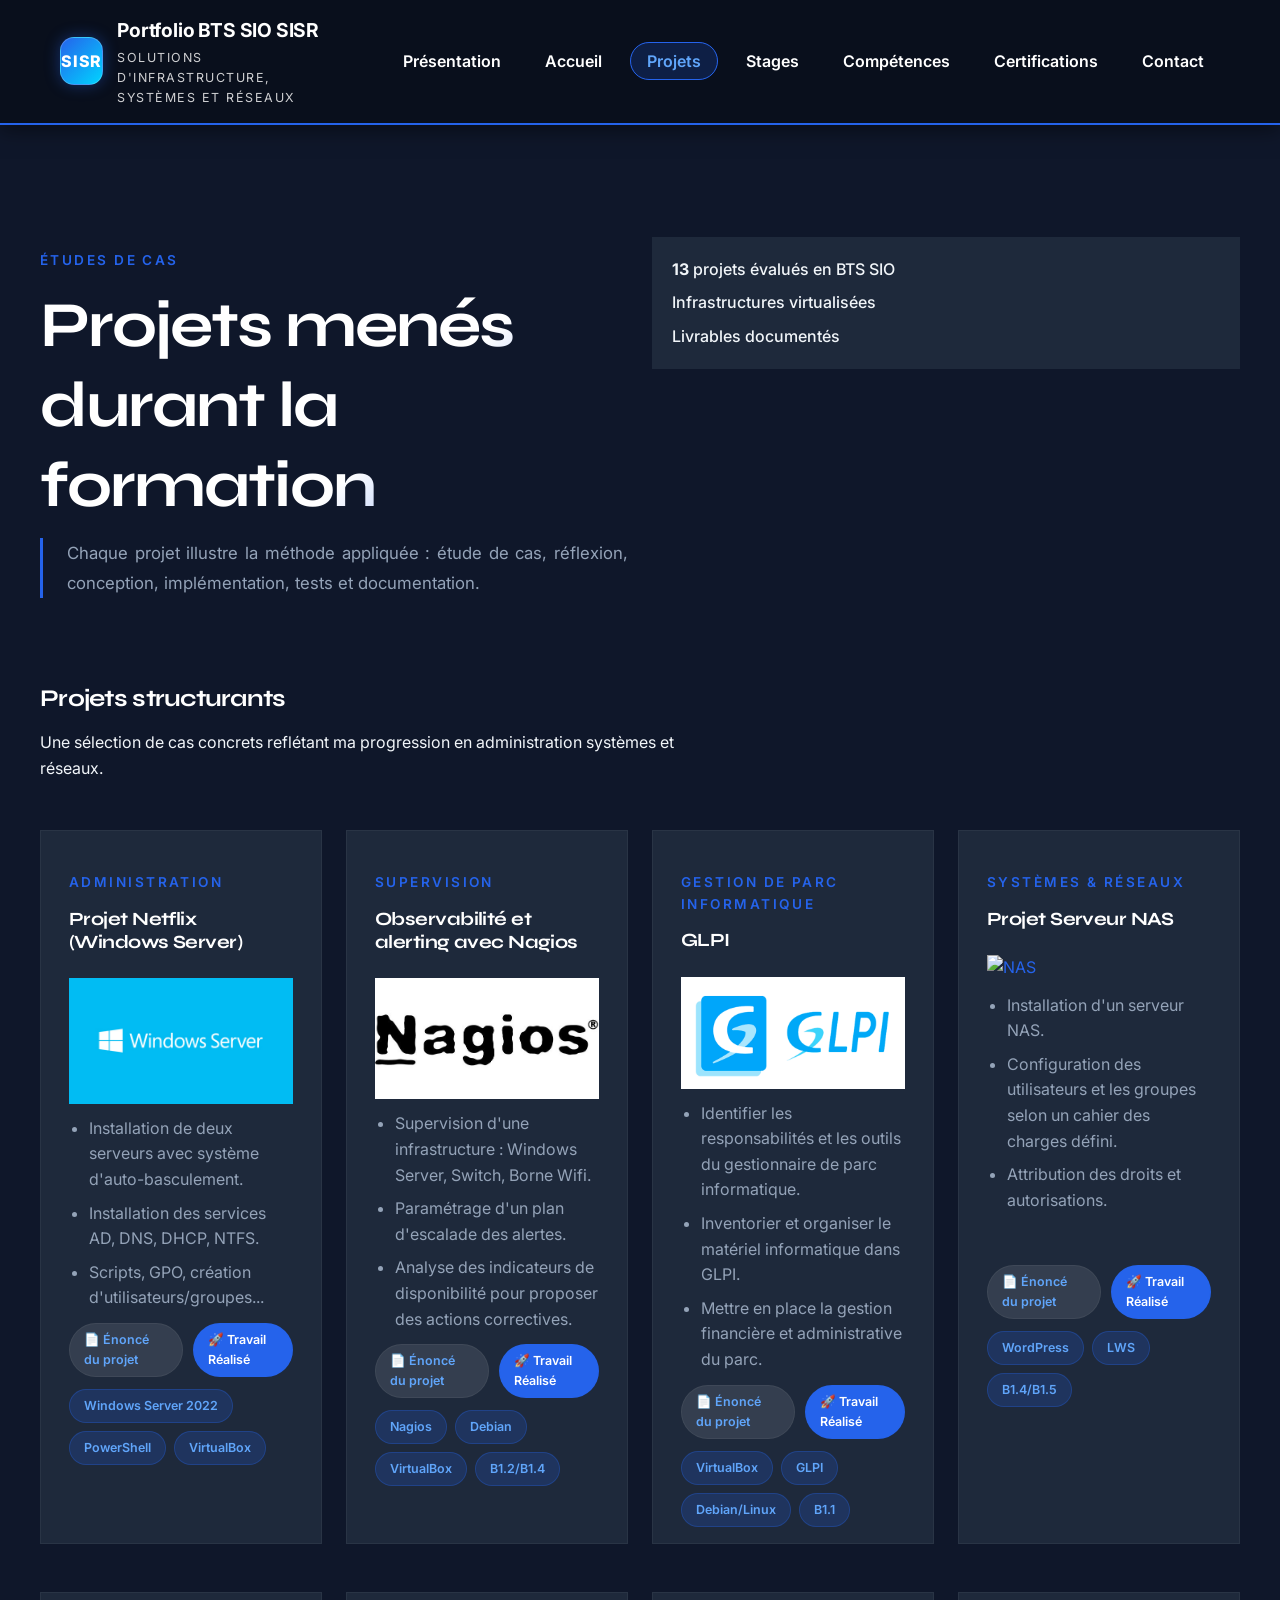
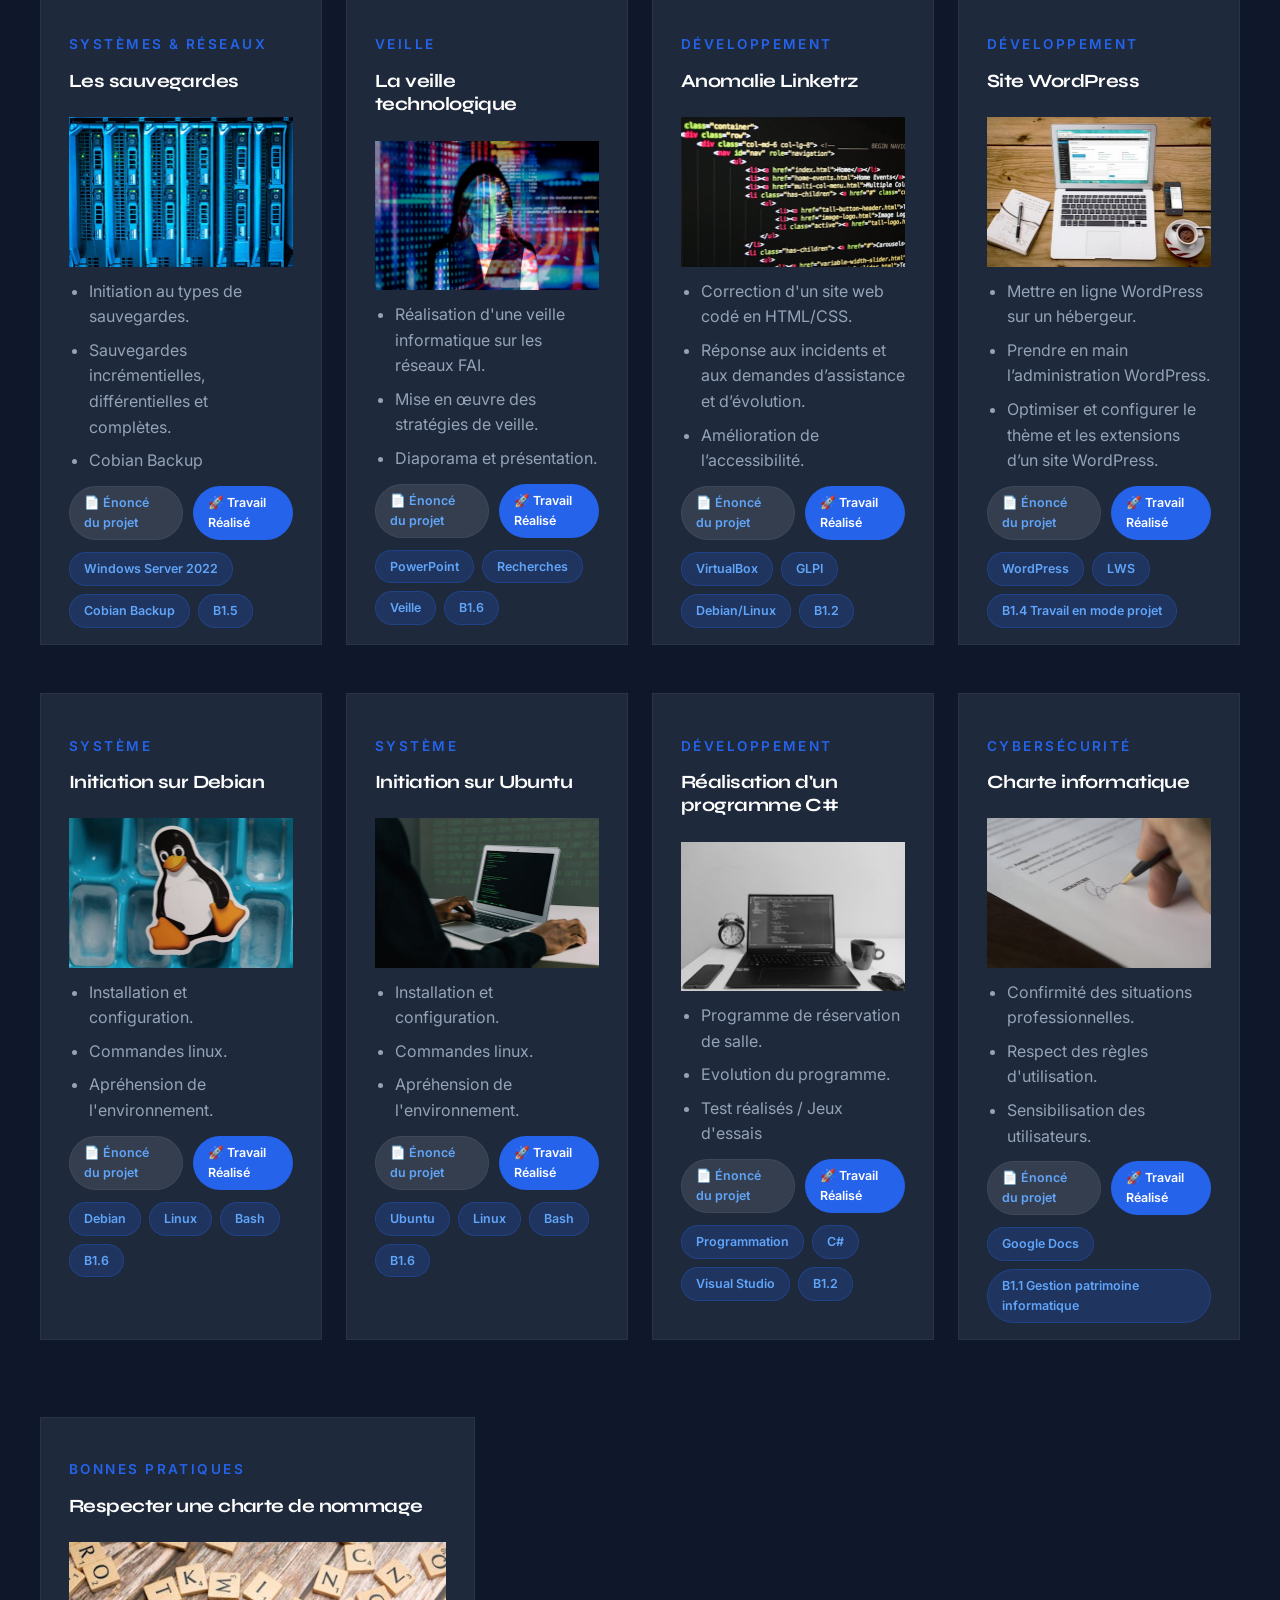
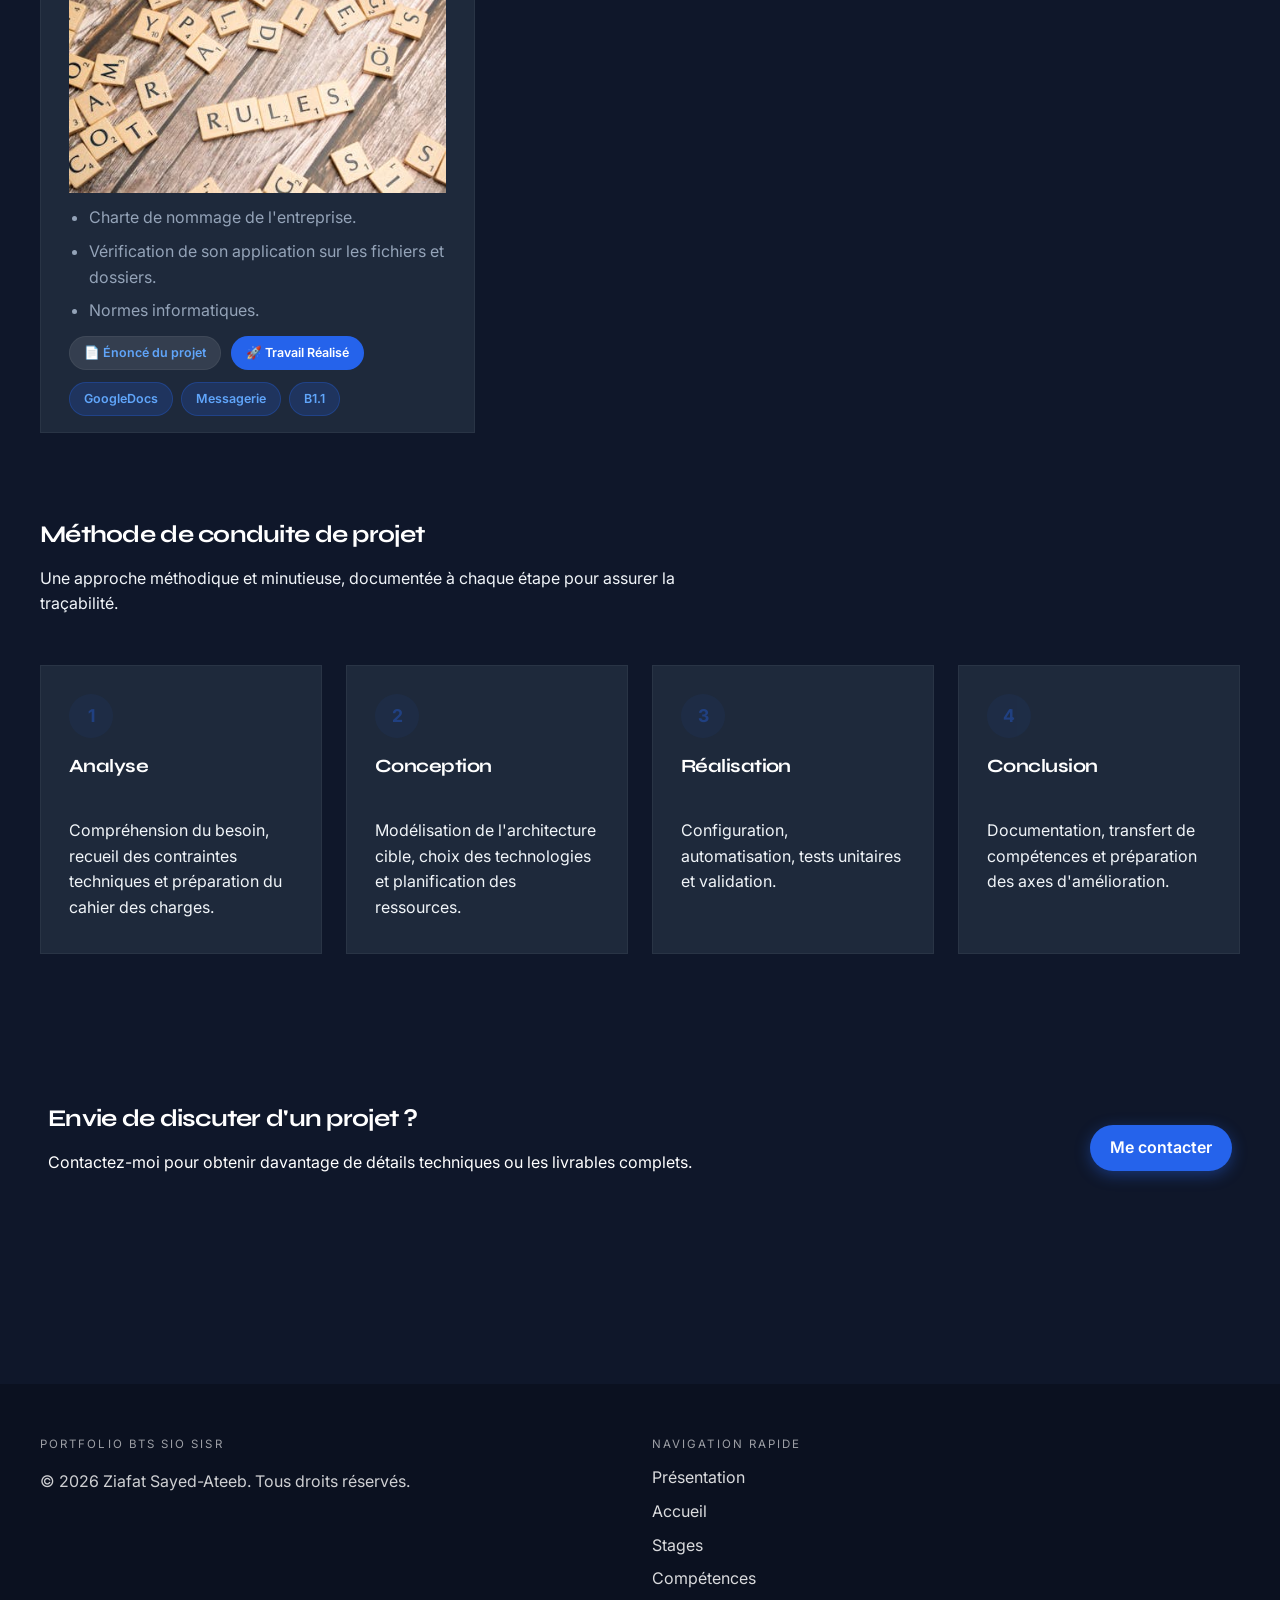
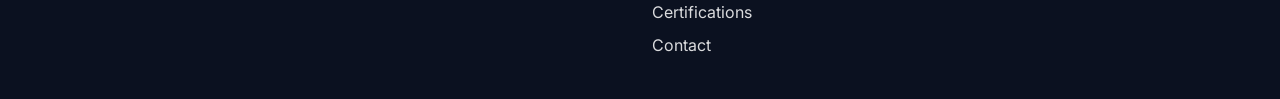
==== commit afc05dd6: "Update projets.html" ====
--- a/projets.html
+++ b/projets.html
@@ -173,7 +173,7 @@
 
             <div class="project-image-container">
               <a href="documents/ProjetNAS/ProjetNAS-compterendu.pdf" target="_blank" title="Voir le rapport complet">
-                <img src="images/srvNas.jpg " alt="WordPress" class="project-image">
+                <img src="images/srvNas.jpg " alt="NAS" class="project-image">
               </a>
             </div>
     
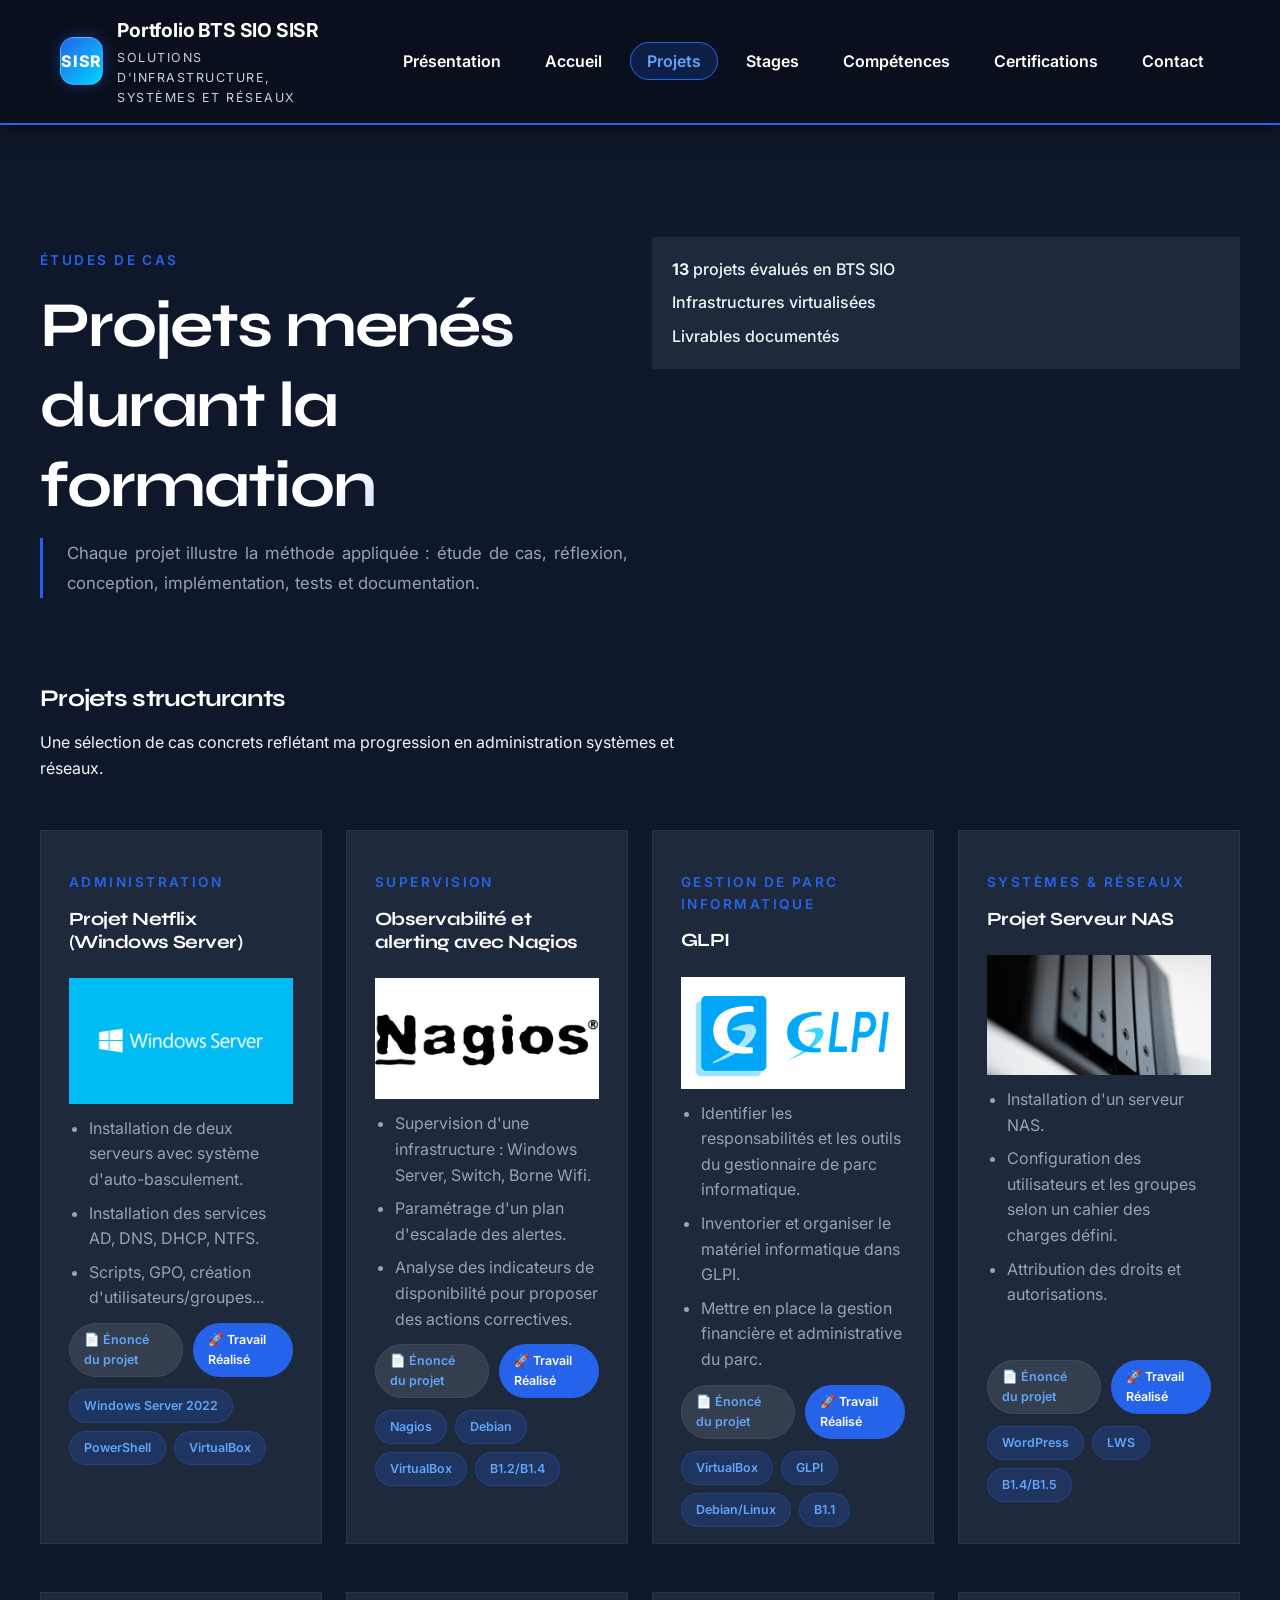
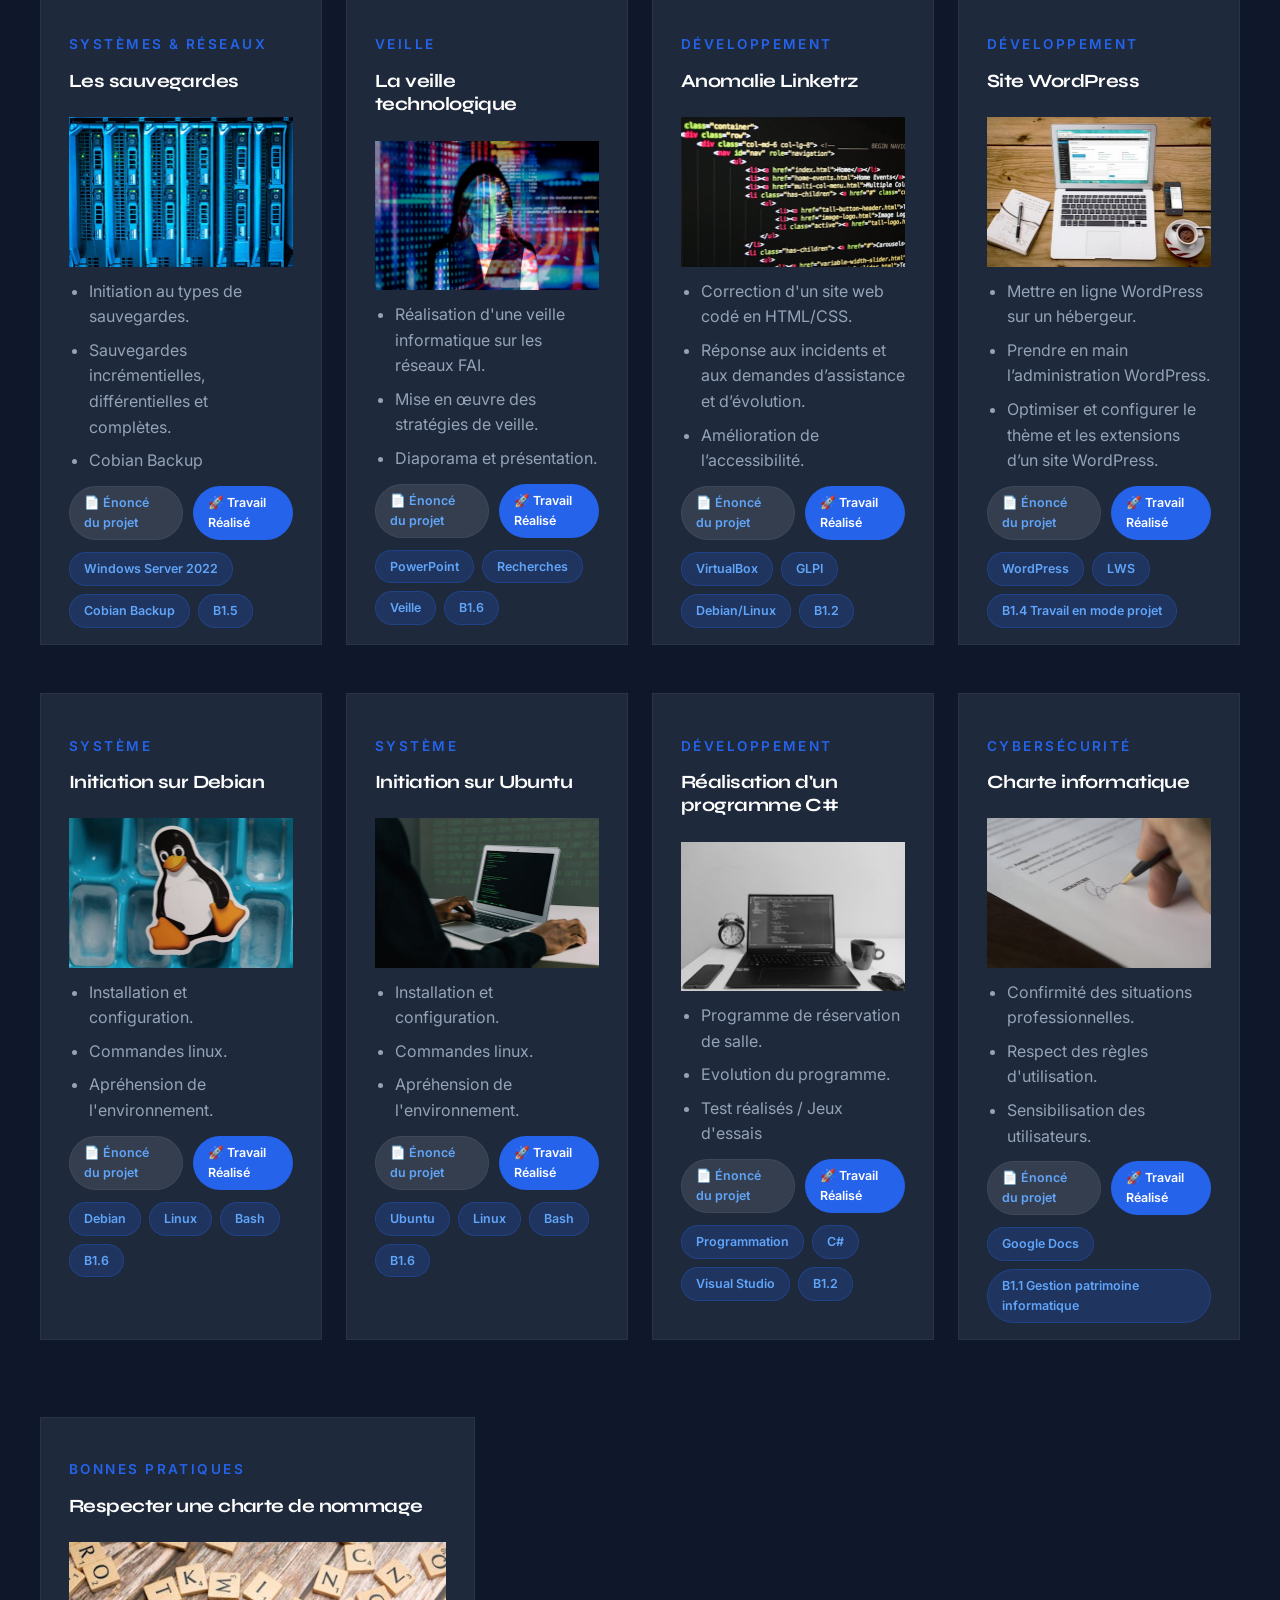
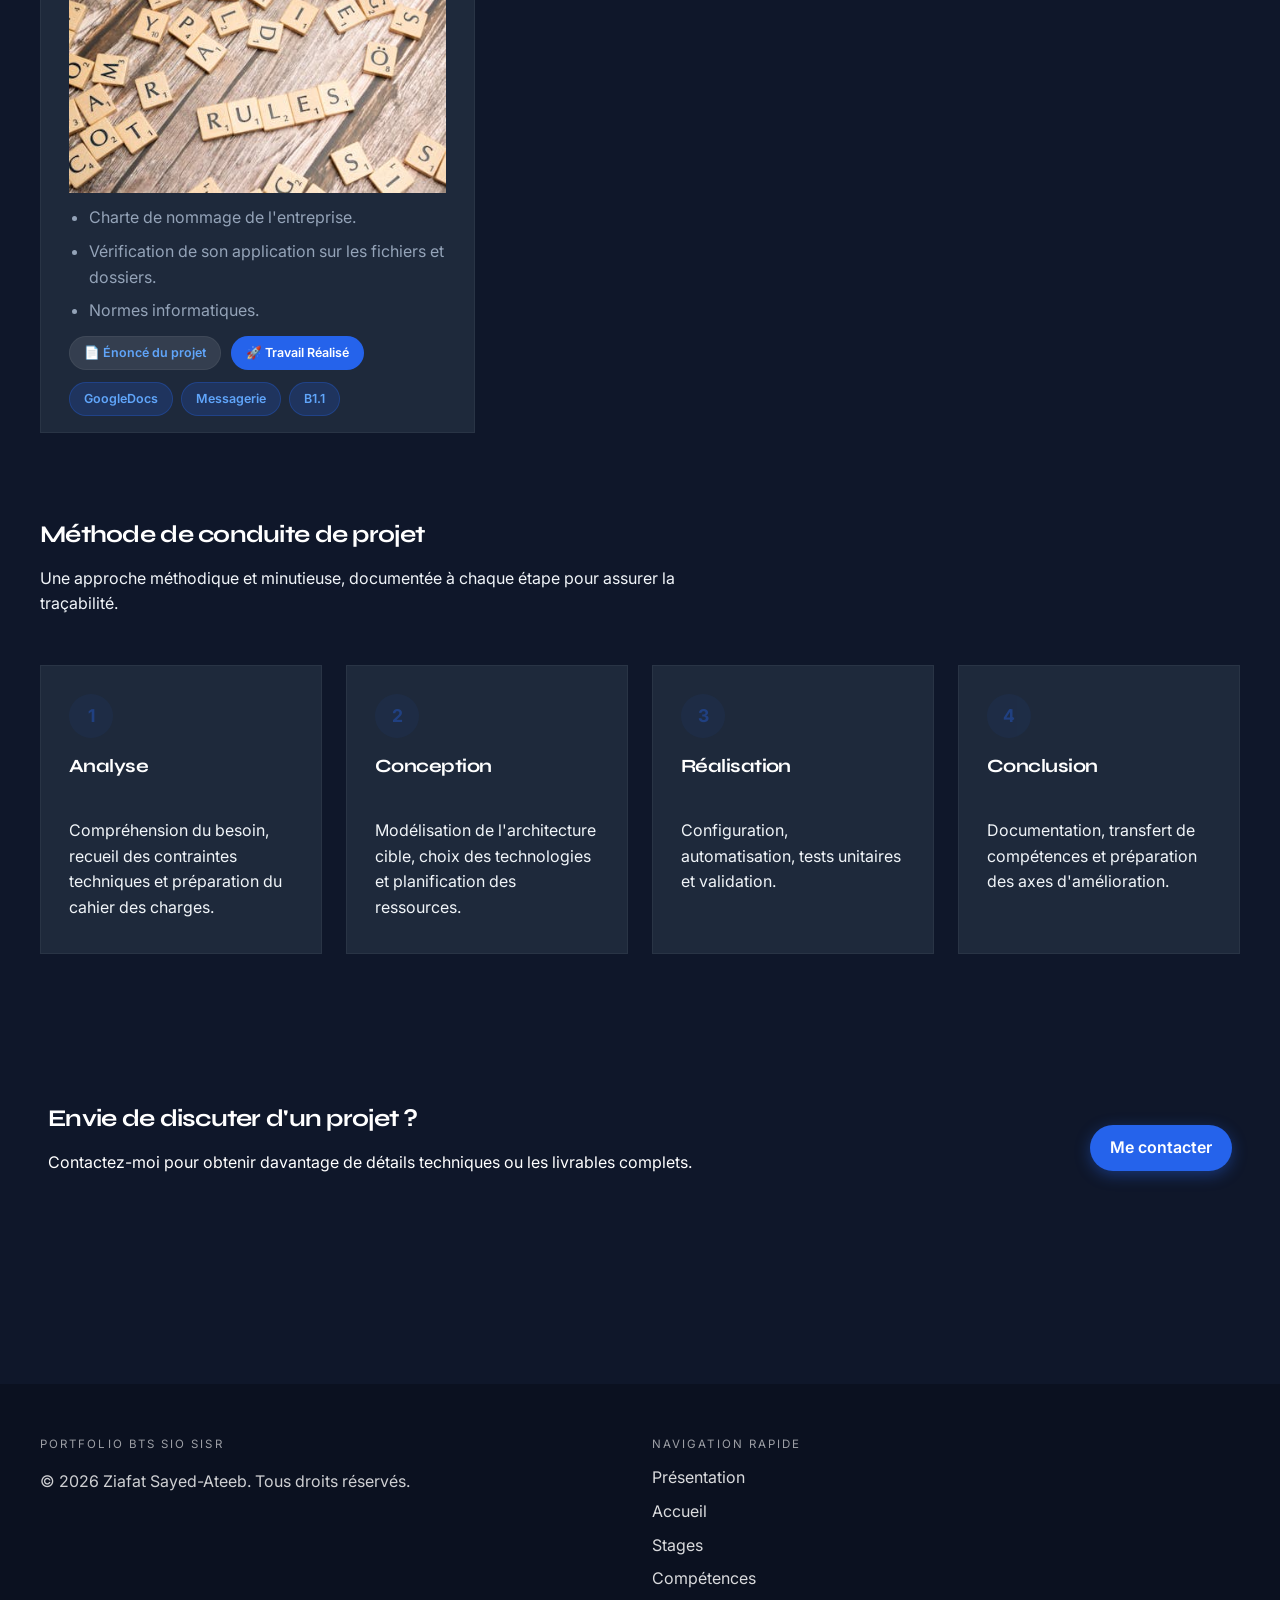
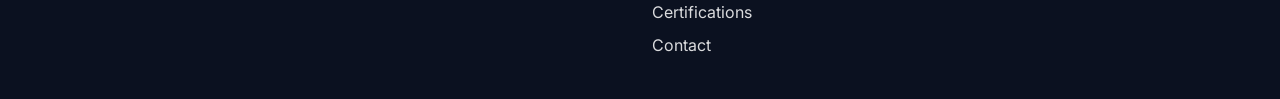
==== commit 58564f87: "Update projets.html" ====
--- a/projets.html
+++ b/projets.html
@@ -173,7 +173,7 @@
 
             <div class="project-image-container">
               <a href="documents/ProjetNAS/ProjetNAS-compterendu.pdf" target="_blank" title="Voir le rapport complet">
-                <img src="images/srvNas.jpg " alt="NAS" class="project-image">
+                <img src="images/SrvNas.jpg " alt="NAS" class="project-image">
               </a>
             </div>
     
